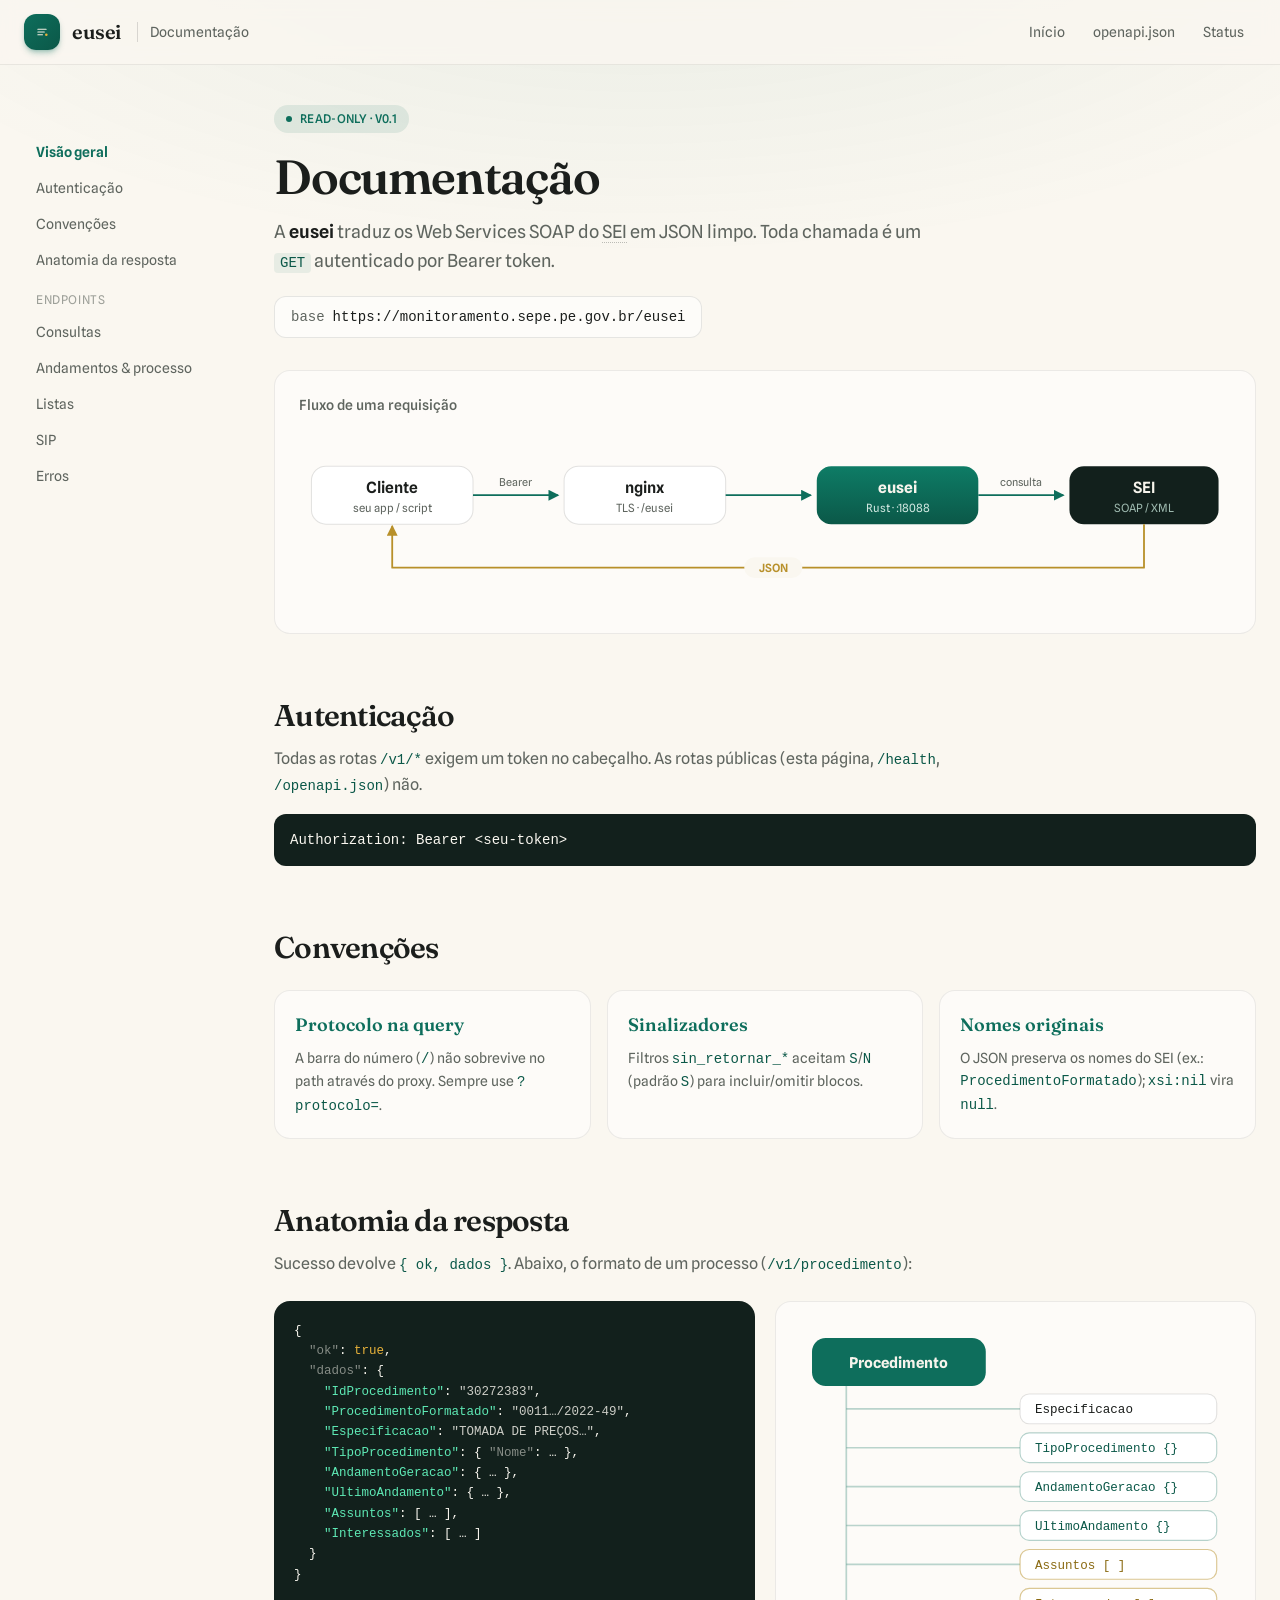
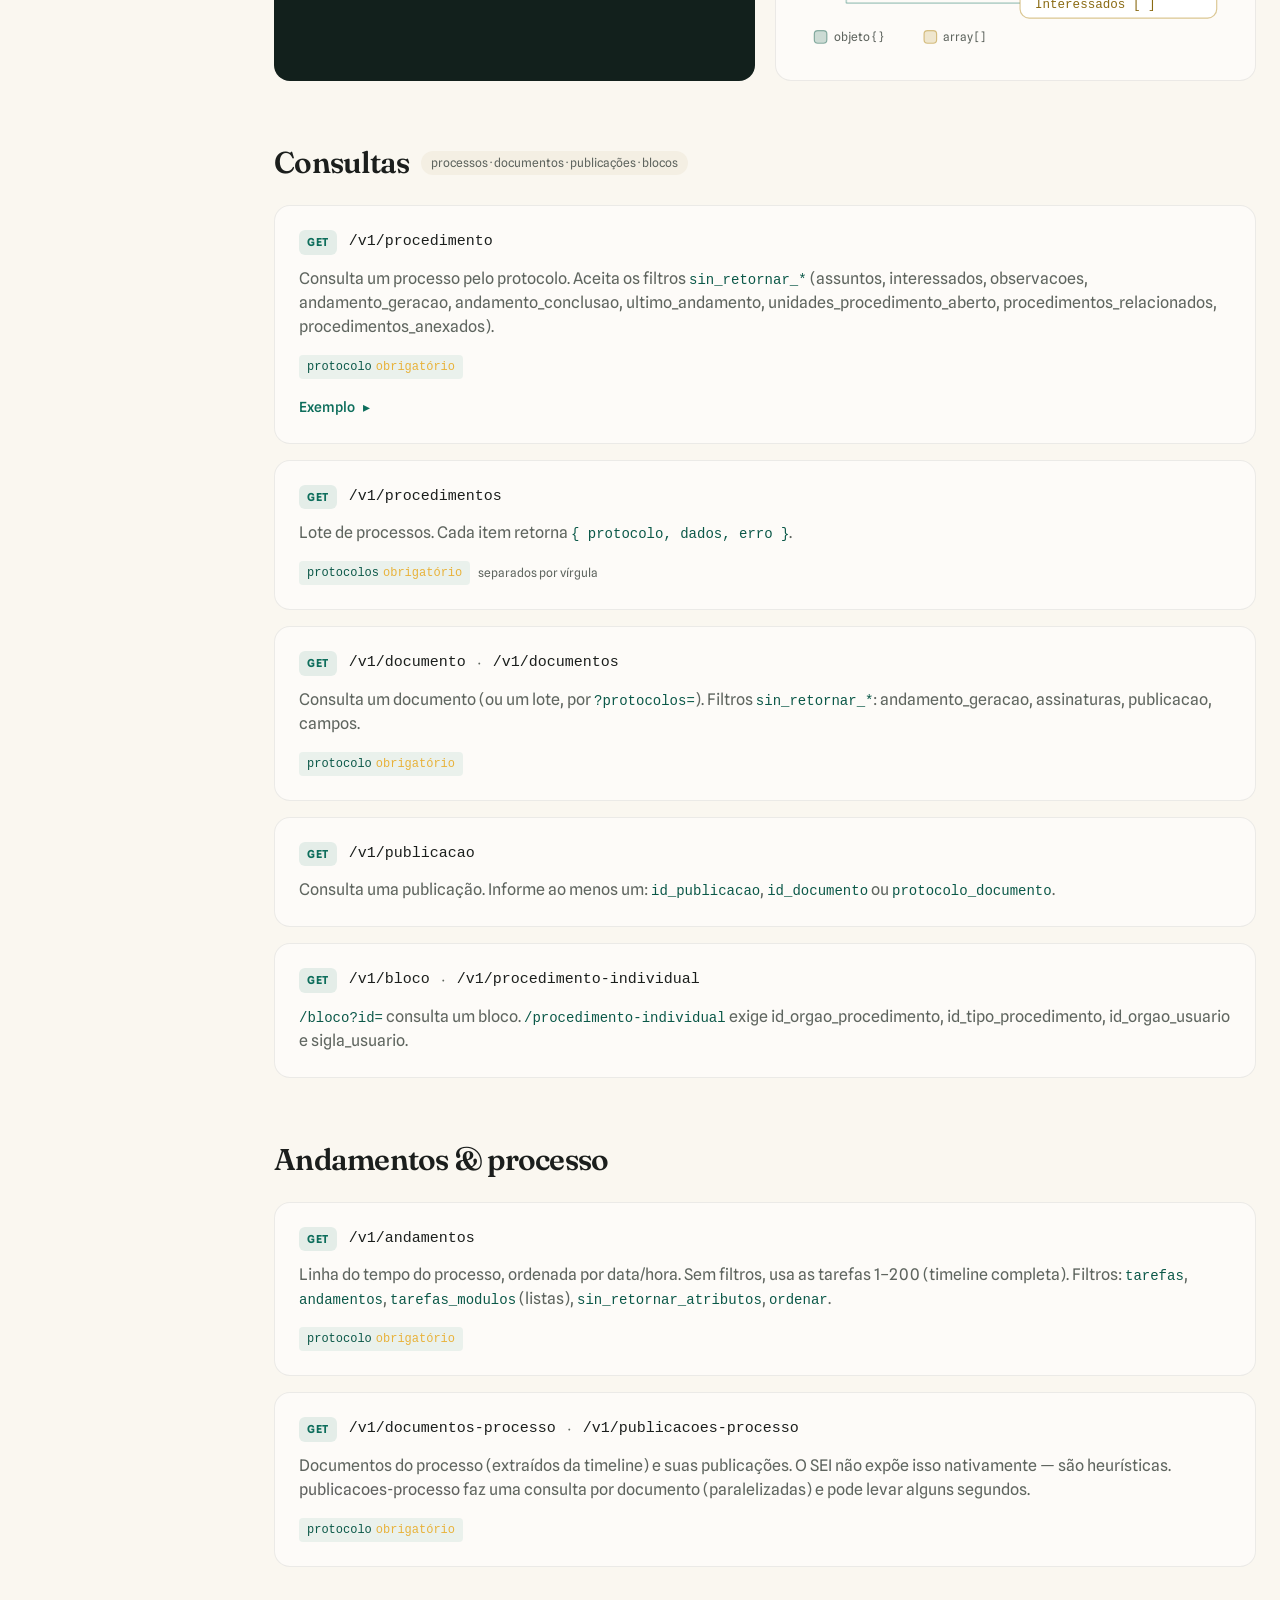
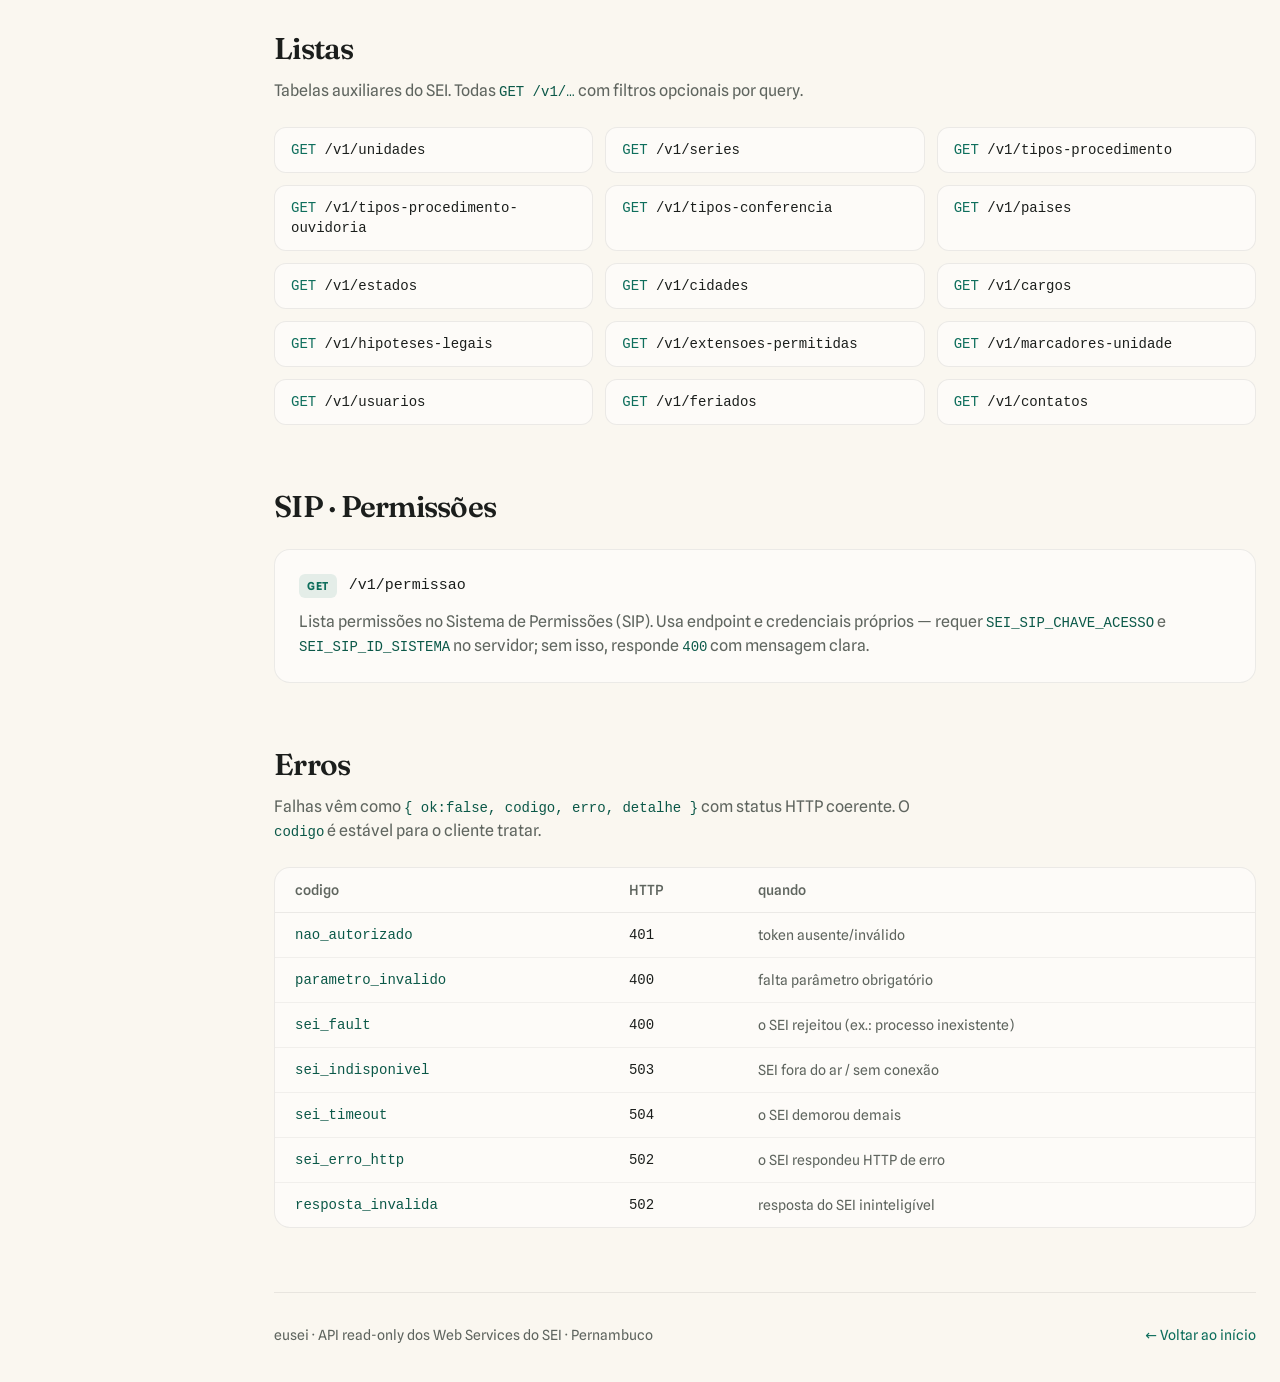
==== static/docs.html @ 9095731b "eusei v0.1.0 — API JSON read-only dos Web Services do SEI Serviço Rust/axum que traduz os Web Servic" ====
<!doctype html>
<html lang="pt-br">
<head>
  <meta charset="utf-8"/>
  <meta name="viewport" content="width=device-width, initial-scale=1"/>
  <title>eusei — Documentação da API</title>
  <meta name="description" content="Documentação da API eusei: consultas read-only do SEI em JSON."/>
  <link rel="stylesheet" href="tailwind.css"/>
  <link rel="icon" href="[data-uri]"/>
  <style>
    @font-face { font-family:'Fraunces'; src:url('fraunces.woff2') format('woff2'); font-weight:300 700; font-display:swap; }
    @font-face { font-family:'Spline Sans'; src:url('splinesans.woff2') format('woff2'); font-weight:300 700; font-display:swap; }
    html{scroll-behavior:smooth}
    body::before{content:"";position:fixed;inset:0;pointer-events:none;z-index:0;
      background:radial-gradient(120% 70% at 50% -10%, rgba(14,110,92,.08), transparent 55%);}
    ::selection{background:rgba(14,110,92,.18)}
    ::-webkit-scrollbar{width:11px;height:11px}
    ::-webkit-scrollbar-thumb{background:#d0cabb;border-radius:9px;border:3px solid #faf7f0}
    details>summary{list-style:none}
    details>summary::-webkit-details-marker{display:none}
    details>summary::after{content:"▸";margin-left:.5rem;color:#0e6e5c;transition:transform .2s}
    details[open]>summary::after{transform:rotate(90deg);display:inline-block}
    .nav-link.active{color:#0e6e5c;font-weight:600}
  </style>
</head>
<body class="min-h-screen bg-paper text-ink font-sans antialiased">
  <div class="relative z-10">

    <!-- topo -->
    <header class="sticky top-0 z-30 backdrop-blur bg-paper/80 border-b border-ink/8">
      <div class="mx-auto max-w-7xl px-6 h-16 flex items-center justify-between">
        <a href="./" class="flex items-center gap-3">
          <span class="grid place-items-center w-9 h-9 rounded-xl bg-gradient-to-br from-pine to-pine-deep shadow-md shadow-pine/30">
            <svg viewBox="0 0 44 44" class="w-5 h-5" fill="none" aria-hidden="true">
              <g stroke="#F4EFE3" stroke-width="2.6" stroke-linecap="round"><path d="M13 16H31"/><path d="M13 22H27"/><path d="M13 28H23"/></g>
              <circle cx="31.5" cy="28" r="2.8" fill="#E8B23A"/>
            </svg>
          </span>
          <span class="font-display text-xl font-semibold tracking-tight">eusei</span>
          <span class="hidden sm:inline text-muted text-sm border-l border-ink/15 pl-3 ml-1">Documentação</span>
        </a>
        <nav class="flex items-center gap-1 text-sm">
          <a href="./" class="px-3 py-2 rounded-lg text-muted hover:text-ink hover:bg-paper-2 transition">Início</a>
          <a href="openapi.json" class="px-3 py-2 rounded-lg text-muted hover:text-ink hover:bg-paper-2 transition">openapi.json</a>
          <a href="health" class="px-3 py-2 rounded-lg text-muted hover:text-ink hover:bg-paper-2 transition">Status</a>
        </nav>
      </div>
    </header>

    <div class="mx-auto max-w-7xl px-6 grid lg:grid-cols-[210px_1fr] gap-10">

      <!-- navegação lateral -->
      <aside class="hidden lg:block">
        <nav class="sticky top-24 py-10 text-sm space-y-1">
          <a href="#visao-geral" class="nav-link block px-3 py-1.5 rounded-lg text-muted hover:text-ink hover:bg-paper-2 transition">Visão geral</a>
          <a href="#autenticacao" class="nav-link block px-3 py-1.5 rounded-lg text-muted hover:text-ink hover:bg-paper-2 transition">Autenticação</a>
          <a href="#convencoes" class="nav-link block px-3 py-1.5 rounded-lg text-muted hover:text-ink hover:bg-paper-2 transition">Convenções</a>
          <a href="#resposta" class="nav-link block px-3 py-1.5 rounded-lg text-muted hover:text-ink hover:bg-paper-2 transition">Anatomia da resposta</a>
          <div class="pt-3 pb-1 px-3 text-xs uppercase tracking-wider text-muted/60">Endpoints</div>
          <a href="#consultas" class="nav-link block px-3 py-1.5 rounded-lg text-muted hover:text-ink hover:bg-paper-2 transition">Consultas</a>
          <a href="#processo" class="nav-link block px-3 py-1.5 rounded-lg text-muted hover:text-ink hover:bg-paper-2 transition">Andamentos & processo</a>
          <a href="#listas" class="nav-link block px-3 py-1.5 rounded-lg text-muted hover:text-ink hover:bg-paper-2 transition">Listas</a>
          <a href="#sip" class="nav-link block px-3 py-1.5 rounded-lg text-muted hover:text-ink hover:bg-paper-2 transition">SIP</a>
          <a href="#erros" class="nav-link block px-3 py-1.5 rounded-lg text-muted hover:text-ink hover:bg-paper-2 transition">Erros</a>
        </nav>
      </aside>

      <!-- conteúdo -->
      <main class="py-10 min-w-0 space-y-16">

        <!-- visão geral -->
        <section id="visao-geral" class="scroll-mt-24">
          <span class="inline-flex items-center gap-2 text-xs font-medium tracking-wide uppercase text-pine bg-pine/10 px-3 py-1.5 rounded-full">
            <span class="w-1.5 h-1.5 rounded-full bg-pine"></span> read-only · v0.1
          </span>
          <h1 class="font-display text-4xl sm:text-5xl font-semibold tracking-tight mt-5">Documentação</h1>
          <p class="text-lg text-muted leading-relaxed mt-4 max-w-2xl">
            A <strong class="text-ink font-semibold">eusei</strong> traduz os Web Services SOAP do
            <abbr title="Sistema Eletrônico de Informações" class="no-underline border-b border-dotted border-muted/40">SEI</abbr>
            em JSON limpo. Toda chamada é um <code class="font-mono text-sm text-pine-deep bg-pine/8 px-1.5 py-0.5 rounded">GET</code> autenticado por Bearer token.
          </p>
          <div class="mt-5 inline-flex items-center gap-2 rounded-xl border border-ink/10 bg-white/60 px-4 py-2.5 font-mono text-sm">
            <span class="text-muted">base</span>
            <span class="text-ink">https://monitoramento.sepe.pe.gov.br/eusei</span>
          </div>

          <!-- diagrama: fluxo de requisição -->
          <div class="mt-8 rounded-2xl border border-ink/8 bg-white/50 p-6 overflow-x-auto">
            <div class="text-sm font-medium text-muted mb-4">Fluxo de uma requisição</div>
            <svg viewBox="0 0 900 172" class="w-full min-w-[780px]" role="img" aria-label="Fluxo: cliente, nginx, eusei, SEI e retorno em JSON">
              <defs>
                <marker id="fwd" markerWidth="7" markerHeight="7" refX="5.2" refY="3" orient="auto"><path d="M0 0L6 3L0 6Z" fill="#0e6e5c"/></marker>
                <marker id="ret" markerWidth="7" markerHeight="7" refX="5.2" refY="3" orient="auto"><path d="M0 0L6 3L0 6Z" fill="#b8902a"/></marker>
                <linearGradient id="eg" x1="0" y1="0" x2="0" y2="1"><stop offset="0" stop-color="#0e7c66"/><stop offset="1" stop-color="#0b5848"/></linearGradient>
              </defs>
              <g font-family="Spline Sans, sans-serif">
                <!-- nós -->
                <g>
                  <rect x="12" y="34" width="156" height="56" rx="14" fill="#ffffff" stroke="#1b1e1c" stroke-opacity=".12"/>
                  <text x="90" y="60" text-anchor="middle" font-size="15" font-weight="600" fill="#1b1e1c">Cliente</text>
                  <text x="90" y="78" text-anchor="middle" font-size="11" fill="#5f655f">seu app / script</text>
                </g>
                <g>
                  <rect x="256" y="34" width="156" height="56" rx="14" fill="#ffffff" stroke="#1b1e1c" stroke-opacity=".12"/>
                  <text x="334" y="60" text-anchor="middle" font-size="15" font-weight="600" fill="#1b1e1c">nginx</text>
                  <text x="334" y="78" text-anchor="middle" font-size="11" fill="#5f655f">TLS · /eusei</text>
                </g>
                <g>
                  <rect x="500" y="34" width="156" height="56" rx="14" fill="url(#eg)"/>
                  <text x="578" y="60" text-anchor="middle" font-size="15" font-weight="700" fill="#f7f4ec">eusei</text>
                  <text x="578" y="78" text-anchor="middle" font-size="11" fill="#cfe6df">Rust · :18088</text>
                </g>
                <g>
                  <rect x="744" y="34" width="144" height="56" rx="14" fill="#12201c"/>
                  <text x="816" y="60" text-anchor="middle" font-size="15" font-weight="600" fill="#f7f4ec">SEI</text>
                  <text x="816" y="78" text-anchor="middle" font-size="11" fill="#9db8ae">SOAP / XML</text>
                </g>
                <!-- ida (verde) -->
                <g stroke="#0e6e5c" stroke-width="1.75" fill="none">
                  <line x1="168" y1="62" x2="250" y2="62" marker-end="url(#fwd)"/>
                  <line x1="412" y1="62" x2="494" y2="62" marker-end="url(#fwd)"/>
                  <line x1="656" y1="62" x2="738" y2="62" marker-end="url(#fwd)"/>
                </g>
                <text x="209" y="53" text-anchor="middle" font-size="10.5" fill="#5f655f">Bearer</text>
                <text x="697" y="53" text-anchor="middle" font-size="10.5" fill="#5f655f">consulta</text>
                <!-- volta (dourado): SEI → Cliente roteada por baixo, uma seta só -->
                <path d="M816 90 V132 H90 V92" fill="none" stroke="#b8902a" stroke-width="1.75" stroke-linejoin="round" marker-end="url(#ret)"/>
                <rect x="430" y="122" width="56" height="20" rx="10" fill="#faf7f0"/>
                <text x="458" y="136" text-anchor="middle" font-size="11" font-weight="600" fill="#b8902a">JSON</text>
              </g>
            </svg>
          </div>
        </section>

        <!-- autenticação -->
        <section id="autenticacao" class="scroll-mt-24">
          <h2 class="font-display text-3xl font-semibold tracking-tight">Autenticação</h2>
          <p class="text-muted leading-relaxed mt-3 max-w-2xl">Todas as rotas <code class="font-mono text-sm text-pine-deep">/v1/*</code> exigem um token no cabeçalho. As rotas públicas (esta página, <code class="font-mono text-sm text-pine-deep">/health</code>, <code class="font-mono text-sm text-pine-deep">/openapi.json</code>) não.</p>
          <pre class="mt-4 rounded-xl bg-pine-ink text-paper p-4 text-sm font-mono overflow-x-auto">Authorization: Bearer &lt;seu-token&gt;</pre>
        </section>

        <!-- convenções -->
        <section id="convencoes" class="scroll-mt-24">
          <h2 class="font-display text-3xl font-semibold tracking-tight">Convenções</h2>
          <div class="grid md:grid-cols-3 gap-4 mt-6">
            <div class="rounded-2xl border border-ink/8 bg-white/50 p-5">
              <div class="font-display text-pine text-lg font-semibold">Protocolo na query</div>
              <p class="text-muted text-sm mt-2 leading-relaxed">A barra do número (<code class="font-mono text-pine-deep">/</code>) não sobrevive no path através do proxy. Sempre use <code class="font-mono text-pine-deep">?protocolo=</code>.</p>
            </div>
            <div class="rounded-2xl border border-ink/8 bg-white/50 p-5">
              <div class="font-display text-pine text-lg font-semibold">Sinalizadores</div>
              <p class="text-muted text-sm mt-2 leading-relaxed">Filtros <code class="font-mono text-pine-deep">sin_retornar_*</code> aceitam <code class="font-mono text-pine-deep">S</code>/<code class="font-mono text-pine-deep">N</code> (padrão <code class="font-mono text-pine-deep">S</code>) para incluir/omitir blocos.</p>
            </div>
            <div class="rounded-2xl border border-ink/8 bg-white/50 p-5">
              <div class="font-display text-pine text-lg font-semibold">Nomes originais</div>
              <p class="text-muted text-sm mt-2 leading-relaxed">O JSON preserva os nomes do SEI (ex.: <code class="font-mono text-pine-deep">ProcedimentoFormatado</code>); <code class="font-mono text-pine-deep">xsi:nil</code> vira <code class="font-mono text-pine-deep">null</code>.</p>
            </div>
          </div>
        </section>

        <!-- anatomia da resposta -->
        <section id="resposta" class="scroll-mt-24">
          <h2 class="font-display text-3xl font-semibold tracking-tight">Anatomia da resposta</h2>
          <p class="text-muted leading-relaxed mt-3 max-w-2xl">Sucesso devolve <code class="font-mono text-sm text-pine-deep">{ ok, dados }</code>. Abaixo, o formato de um processo (<code class="font-mono text-sm text-pine-deep">/v1/procedimento</code>):</p>
          <div class="grid lg:grid-cols-2 gap-5 mt-6">
            <pre class="rounded-2xl bg-pine-ink text-paper p-5 text-[12.5px] leading-relaxed font-mono overflow-x-auto">{
  <span class="text-paper/50">"ok"</span>: <span class="text-gold">true</span>,
  <span class="text-paper/50">"dados"</span>: {
    <span class="text-emerald-300">"IdProcedimento"</span>: <span class="text-paper/80">"30272383"</span>,
    <span class="text-emerald-300">"ProcedimentoFormatado"</span>: <span class="text-paper/80">"0011…/2022-49"</span>,
    <span class="text-emerald-300">"Especificacao"</span>: <span class="text-paper/80">"TOMADA DE PREÇOS…"</span>,
    <span class="text-emerald-300">"TipoProcedimento"</span>: { <span class="text-paper/50">"Nome"</span>: … },
    <span class="text-emerald-300">"AndamentoGeracao"</span>: { … },
    <span class="text-emerald-300">"UltimoAndamento"</span>: { … },
    <span class="text-emerald-300">"Assuntos"</span>: [ … ],
    <span class="text-emerald-300">"Interessados"</span>: [ … ]
  }
}</pre>
            <div class="rounded-2xl border border-ink/8 bg-white/50 p-5 overflow-x-auto">
              <svg viewBox="0 0 384 296" class="w-full min-w-[320px]" role="img" aria-label="Estrutura da resposta de um processo">
                <g font-family="Spline Sans, sans-serif">
                  <rect x="14" y="14" width="152" height="42" rx="12" fill="#0e6e5c"/>
                  <text x="90" y="40" text-anchor="middle" font-size="13" font-weight="700" fill="#f7f4ec">Procedimento</text>
                  <!-- tronco + galhos -->
                  <g stroke="#0e6e5c" stroke-opacity=".28" stroke-width="1.5" fill="none">
                    <path d="M44 56 V246"/>
                    <path d="M44 76 H196"/>
                    <path d="M44 110 H196"/>
                    <path d="M44 144 H196"/>
                    <path d="M44 178 H196"/>
                    <path d="M44 212 H196"/>
                    <path d="M44 246 H196"/>
                  </g>
                  <g font-family="ui-monospace, monospace" font-size="11">
                    <g><rect x="196" y="63" width="172" height="26" rx="8" fill="#fff" stroke="#1b1e1c" stroke-opacity=".12"/><text x="209" y="80" fill="#1b1e1c">Especificacao</text></g>
                    <g><rect x="196" y="97" width="172" height="26" rx="8" fill="#fff" stroke="#0e6e5c" stroke-opacity=".3"/><text x="209" y="114" fill="#0b5848">TipoProcedimento {}</text></g>
                    <g><rect x="196" y="131" width="172" height="26" rx="8" fill="#fff" stroke="#0e6e5c" stroke-opacity=".3"/><text x="209" y="148" fill="#0b5848">AndamentoGeracao {}</text></g>
                    <g><rect x="196" y="165" width="172" height="26" rx="8" fill="#fff" stroke="#0e6e5c" stroke-opacity=".3"/><text x="209" y="182" fill="#0b5848">UltimoAndamento {}</text></g>
                    <g><rect x="196" y="199" width="172" height="26" rx="8" fill="#fff" stroke="#b8902a" stroke-opacity=".5"/><text x="209" y="216" fill="#8a6a12">Assuntos [ ]</text></g>
                    <g><rect x="196" y="233" width="172" height="26" rx="8" fill="#fff" stroke="#b8902a" stroke-opacity=".5"/><text x="209" y="250" fill="#8a6a12">Interessados [ ]</text></g>
                  </g>
                  <!-- legenda -->
                  <g font-family="Spline Sans, sans-serif" font-size="10.5">
                    <rect x="16" y="270" width="11" height="11" rx="3" fill="#0b5848" fill-opacity=".2" stroke="#0b5848" stroke-opacity=".45"/>
                    <text x="33" y="279" fill="#5f655f">objeto { }</text>
                    <rect x="112" y="270" width="11" height="11" rx="3" fill="#b8902a" fill-opacity=".2" stroke="#b8902a" stroke-opacity=".55"/>
                    <text x="129" y="279" fill="#5f655f">array [ ]</text>
                  </g>
                </g>
              </svg>
            </div>
          </div>
        </section>

        <!-- CONSULTAS -->
        <section id="consultas" class="scroll-mt-24">
          <div class="flex items-center gap-3">
            <h2 class="font-display text-3xl font-semibold tracking-tight">Consultas</h2>
            <span class="text-xs text-muted bg-paper-2 px-2.5 py-1 rounded-full">processos · documentos · publicações · blocos</span>
          </div>
          <div class="grid gap-4 mt-6">

            <article class="scroll-mt-24 rounded-2xl border border-ink/8 bg-white/55 p-6 hover:border-pine/25 transition">
              <div class="flex items-center gap-3 flex-wrap">
                <span class="text-[11px] font-bold tracking-wider px-2 py-1 rounded-md bg-pine/10 text-pine">GET</span>
                <code class="font-mono text-[15px]">/v1/procedimento</code>
              </div>
              <p class="text-muted mt-3">Consulta um processo pelo protocolo. Aceita os filtros <code class="font-mono text-sm text-pine-deep">sin_retornar_*</code> (assuntos, interessados, observacoes, andamento_geracao, andamento_conclusao, ultimo_andamento, unidades_procedimento_aberto, procedimentos_relacionados, procedimentos_anexados).</p>
              <div class="mt-4 flex flex-wrap gap-2 text-xs">
                <span class="font-mono px-2 py-1 rounded bg-pine/8 text-pine-deep">protocolo<span class="text-gold ml-1">obrigatório</span></span>
              </div>
              <details class="mt-4"><summary class="cursor-pointer text-sm text-pine font-medium inline-flex items-center">Exemplo</summary>
                <pre class="mt-3 rounded-xl bg-pine-ink text-paper p-4 text-[12.5px] font-mono overflow-x-auto">curl -H 'Authorization: Bearer TOKEN' \
  '…/eusei/v1/procedimento?protocolo=0011108545.000056/2022-49'</pre>
              </details>
            </article>

            <article class="rounded-2xl border border-ink/8 bg-white/55 p-6 hover:border-pine/25 transition">
              <div class="flex items-center gap-3 flex-wrap"><span class="text-[11px] font-bold tracking-wider px-2 py-1 rounded-md bg-pine/10 text-pine">GET</span><code class="font-mono text-[15px]">/v1/procedimentos</code></div>
              <p class="text-muted mt-3">Lote de processos. Cada item retorna <code class="font-mono text-sm text-pine-deep">{ protocolo, dados, erro }</code>.</p>
              <div class="mt-4 flex flex-wrap gap-2 text-xs"><span class="font-mono px-2 py-1 rounded bg-pine/8 text-pine-deep">protocolos<span class="text-gold ml-1">obrigatório</span></span><span class="text-muted self-center">separados por vírgula</span></div>
            </article>

            <article class="rounded-2xl border border-ink/8 bg-white/55 p-6 hover:border-pine/25 transition">
              <div class="flex items-center gap-3 flex-wrap"><span class="text-[11px] font-bold tracking-wider px-2 py-1 rounded-md bg-pine/10 text-pine">GET</span><code class="font-mono text-[15px]">/v1/documento</code> <span class="text-muted text-sm">·</span> <code class="font-mono text-[15px]">/v1/documentos</code></div>
              <p class="text-muted mt-3">Consulta um documento (ou um lote, por <code class="font-mono text-sm text-pine-deep">?protocolos=</code>). Filtros <code class="font-mono text-sm text-pine-deep">sin_retornar_*</code>: andamento_geracao, assinaturas, publicacao, campos.</p>
              <div class="mt-4 flex flex-wrap gap-2 text-xs"><span class="font-mono px-2 py-1 rounded bg-pine/8 text-pine-deep">protocolo<span class="text-gold ml-1">obrigatório</span></span></div>
            </article>

            <article class="rounded-2xl border border-ink/8 bg-white/55 p-6 hover:border-pine/25 transition">
              <div class="flex items-center gap-3 flex-wrap"><span class="text-[11px] font-bold tracking-wider px-2 py-1 rounded-md bg-pine/10 text-pine">GET</span><code class="font-mono text-[15px]">/v1/publicacao</code></div>
              <p class="text-muted mt-3">Consulta uma publicação. Informe ao menos um: <code class="font-mono text-sm text-pine-deep">id_publicacao</code>, <code class="font-mono text-sm text-pine-deep">id_documento</code> ou <code class="font-mono text-sm text-pine-deep">protocolo_documento</code>.</p>
            </article>

            <article class="rounded-2xl border border-ink/8 bg-white/55 p-6 hover:border-pine/25 transition">
              <div class="flex items-center gap-3 flex-wrap"><span class="text-[11px] font-bold tracking-wider px-2 py-1 rounded-md bg-pine/10 text-pine">GET</span><code class="font-mono text-[15px]">/v1/bloco</code> <span class="text-muted text-sm">·</span> <code class="font-mono text-[15px]">/v1/procedimento-individual</code></div>
              <p class="text-muted mt-3"><code class="font-mono text-sm text-pine-deep">/bloco?id=</code> consulta um bloco. <code class="font-mono text-sm text-pine-deep">/procedimento-individual</code> exige id_orgao_procedimento, id_tipo_procedimento, id_orgao_usuario e sigla_usuario.</p>
            </article>
          </div>
        </section>

        <!-- PROCESSO -->
        <section id="processo" class="scroll-mt-24">
          <div class="flex items-center gap-3">
            <h2 class="font-display text-3xl font-semibold tracking-tight">Andamentos & processo</h2>
          </div>
          <div class="grid gap-4 mt-6">
            <article class="rounded-2xl border border-ink/8 bg-white/55 p-6 hover:border-pine/25 transition">
              <div class="flex items-center gap-3 flex-wrap"><span class="text-[11px] font-bold tracking-wider px-2 py-1 rounded-md bg-pine/10 text-pine">GET</span><code class="font-mono text-[15px]">/v1/andamentos</code></div>
              <p class="text-muted mt-3">Linha do tempo do processo, ordenada por data/hora. Sem filtros, usa as tarefas 1–200 (timeline completa). Filtros: <code class="font-mono text-sm text-pine-deep">tarefas</code>, <code class="font-mono text-sm text-pine-deep">andamentos</code>, <code class="font-mono text-sm text-pine-deep">tarefas_modulos</code> (listas), <code class="font-mono text-sm text-pine-deep">sin_retornar_atributos</code>, <code class="font-mono text-sm text-pine-deep">ordenar</code>.</p>
              <div class="mt-4 flex flex-wrap gap-2 text-xs"><span class="font-mono px-2 py-1 rounded bg-pine/8 text-pine-deep">protocolo<span class="text-gold ml-1">obrigatório</span></span></div>
            </article>
            <article class="rounded-2xl border border-ink/8 bg-white/55 p-6 hover:border-pine/25 transition">
              <div class="flex items-center gap-3 flex-wrap"><span class="text-[11px] font-bold tracking-wider px-2 py-1 rounded-md bg-pine/10 text-pine">GET</span><code class="font-mono text-[15px]">/v1/documentos-processo</code> <span class="text-muted text-sm">·</span> <code class="font-mono text-[15px]">/v1/publicacoes-processo</code></div>
              <p class="text-muted mt-3">Documentos do processo (extraídos da timeline) e suas publicações. O SEI não expõe isso nativamente — são heurísticas. <span class="text-ink/70">publicacoes-processo</span> faz uma consulta por documento (paralelizadas) e pode levar alguns segundos.</p>
              <div class="mt-4 flex flex-wrap gap-2 text-xs"><span class="font-mono px-2 py-1 rounded bg-pine/8 text-pine-deep">protocolo<span class="text-gold ml-1">obrigatório</span></span></div>
            </article>
          </div>
        </section>

        <!-- LISTAS -->
        <section id="listas" class="scroll-mt-24">
          <h2 class="font-display text-3xl font-semibold tracking-tight">Listas</h2>
          <p class="text-muted mt-3 max-w-2xl">Tabelas auxiliares do SEI. Todas <code class="font-mono text-sm text-pine-deep">GET /v1/…</code> com filtros opcionais por query.</p>
          <div class="grid sm:grid-cols-2 lg:grid-cols-3 gap-3 mt-6 font-mono text-sm">
            <div class="rounded-xl border border-ink/8 bg-white/50 px-4 py-3"><span class="text-pine">GET</span> /v1/unidades</div>
            <div class="rounded-xl border border-ink/8 bg-white/50 px-4 py-3"><span class="text-pine">GET</span> /v1/series</div>
            <div class="rounded-xl border border-ink/8 bg-white/50 px-4 py-3"><span class="text-pine">GET</span> /v1/tipos-procedimento</div>
            <div class="rounded-xl border border-ink/8 bg-white/50 px-4 py-3"><span class="text-pine">GET</span> /v1/tipos-procedimento-ouvidoria</div>
            <div class="rounded-xl border border-ink/8 bg-white/50 px-4 py-3"><span class="text-pine">GET</span> /v1/tipos-conferencia</div>
            <div class="rounded-xl border border-ink/8 bg-white/50 px-4 py-3"><span class="text-pine">GET</span> /v1/paises</div>
            <div class="rounded-xl border border-ink/8 bg-white/50 px-4 py-3"><span class="text-pine">GET</span> /v1/estados</div>
            <div class="rounded-xl border border-ink/8 bg-white/50 px-4 py-3"><span class="text-pine">GET</span> /v1/cidades</div>
            <div class="rounded-xl border border-ink/8 bg-white/50 px-4 py-3"><span class="text-pine">GET</span> /v1/cargos</div>
            <div class="rounded-xl border border-ink/8 bg-white/50 px-4 py-3"><span class="text-pine">GET</span> /v1/hipoteses-legais</div>
            <div class="rounded-xl border border-ink/8 bg-white/50 px-4 py-3"><span class="text-pine">GET</span> /v1/extensoes-permitidas</div>
            <div class="rounded-xl border border-ink/8 bg-white/50 px-4 py-3"><span class="text-pine">GET</span> /v1/marcadores-unidade</div>
            <div class="rounded-xl border border-ink/8 bg-white/50 px-4 py-3"><span class="text-pine">GET</span> /v1/usuarios</div>
            <div class="rounded-xl border border-ink/8 bg-white/50 px-4 py-3"><span class="text-pine">GET</span> /v1/feriados</div>
            <div class="rounded-xl border border-ink/8 bg-white/50 px-4 py-3"><span class="text-pine">GET</span> /v1/contatos</div>
          </div>
        </section>

        <!-- SIP -->
        <section id="sip" class="scroll-mt-24">
          <h2 class="font-display text-3xl font-semibold tracking-tight">SIP · Permissões</h2>
          <article class="rounded-2xl border border-ink/8 bg-white/55 p-6 mt-6">
            <div class="flex items-center gap-3 flex-wrap"><span class="text-[11px] font-bold tracking-wider px-2 py-1 rounded-md bg-pine/10 text-pine">GET</span><code class="font-mono text-[15px]">/v1/permissao</code></div>
            <p class="text-muted mt-3">Lista permissões no Sistema de Permissões (SIP). Usa endpoint e credenciais próprios — requer <code class="font-mono text-sm text-pine-deep">SEI_SIP_CHAVE_ACESSO</code> e <code class="font-mono text-sm text-pine-deep">SEI_SIP_ID_SISTEMA</code> no servidor; sem isso, responde <code class="font-mono text-sm text-pine-deep">400</code> com mensagem clara.</p>
          </article>
        </section>

        <!-- ERROS -->
        <section id="erros" class="scroll-mt-24">
          <h2 class="font-display text-3xl font-semibold tracking-tight">Erros</h2>
          <p class="text-muted mt-3 max-w-2xl">Falhas vêm como <code class="font-mono text-sm text-pine-deep">{ ok:false, codigo, erro, detalhe }</code> com status HTTP coerente. O <code class="font-mono text-sm text-pine-deep">codigo</code> é estável para o cliente tratar.</p>
          <div class="mt-6 overflow-x-auto rounded-2xl border border-ink/8 bg-white/50">
            <table class="w-full text-sm">
              <thead class="text-left text-muted border-b border-ink/8">
                <tr><th class="font-medium px-5 py-3">codigo</th><th class="font-medium px-5 py-3">HTTP</th><th class="font-medium px-5 py-3">quando</th></tr>
              </thead>
              <tbody class="font-mono">
                <tr class="border-b border-ink/5"><td class="px-5 py-3 text-pine-deep">nao_autorizado</td><td class="px-5 py-3">401</td><td class="px-5 py-3 font-sans text-muted">token ausente/inválido</td></tr>
                <tr class="border-b border-ink/5"><td class="px-5 py-3 text-pine-deep">parametro_invalido</td><td class="px-5 py-3">400</td><td class="px-5 py-3 font-sans text-muted">falta parâmetro obrigatório</td></tr>
                <tr class="border-b border-ink/5"><td class="px-5 py-3 text-pine-deep">sei_fault</td><td class="px-5 py-3">400</td><td class="px-5 py-3 font-sans text-muted">o SEI rejeitou (ex.: processo inexistente)</td></tr>
                <tr class="border-b border-ink/5"><td class="px-5 py-3 text-pine-deep">sei_indisponivel</td><td class="px-5 py-3">503</td><td class="px-5 py-3 font-sans text-muted">SEI fora do ar / sem conexão</td></tr>
                <tr class="border-b border-ink/5"><td class="px-5 py-3 text-pine-deep">sei_timeout</td><td class="px-5 py-3">504</td><td class="px-5 py-3 font-sans text-muted">o SEI demorou demais</td></tr>
                <tr class="border-b border-ink/5"><td class="px-5 py-3 text-pine-deep">sei_erro_http</td><td class="px-5 py-3">502</td><td class="px-5 py-3 font-sans text-muted">o SEI respondeu HTTP de erro</td></tr>
                <tr><td class="px-5 py-3 text-pine-deep">resposta_invalida</td><td class="px-5 py-3">502</td><td class="px-5 py-3 font-sans text-muted">resposta do SEI ininteligível</td></tr>
              </tbody>
            </table>
          </div>
        </section>

        <footer class="pt-8 border-t border-ink/8 text-sm text-muted flex flex-wrap items-center justify-between gap-3">
          <p>eusei · API read-only dos Web Services do SEI · Pernambuco</p>
          <a href="./" class="text-pine hover:text-pine-deep transition">← Voltar ao início</a>
        </footer>
      </main>
    </div>
  </div>

  <script>
    // realça o item do índice da seção visível
    const links = [...document.querySelectorAll('.nav-link')];
    const map = new Map(links.map(l => [l.getAttribute('href').slice(1), l]));
    const obs = new IntersectionObserver((entries) => {
      entries.forEach(e => { if (e.isIntersecting) {
        links.forEach(l => l.classList.remove('active'));
        const l = map.get(e.target.id); if (l) l.classList.add('active');
      }});
    }, { rootMargin: '-20% 0px -70% 0px' });
    document.querySelectorAll('main section[id]').forEach(s => obs.observe(s));
  </script>
</body>
</html>
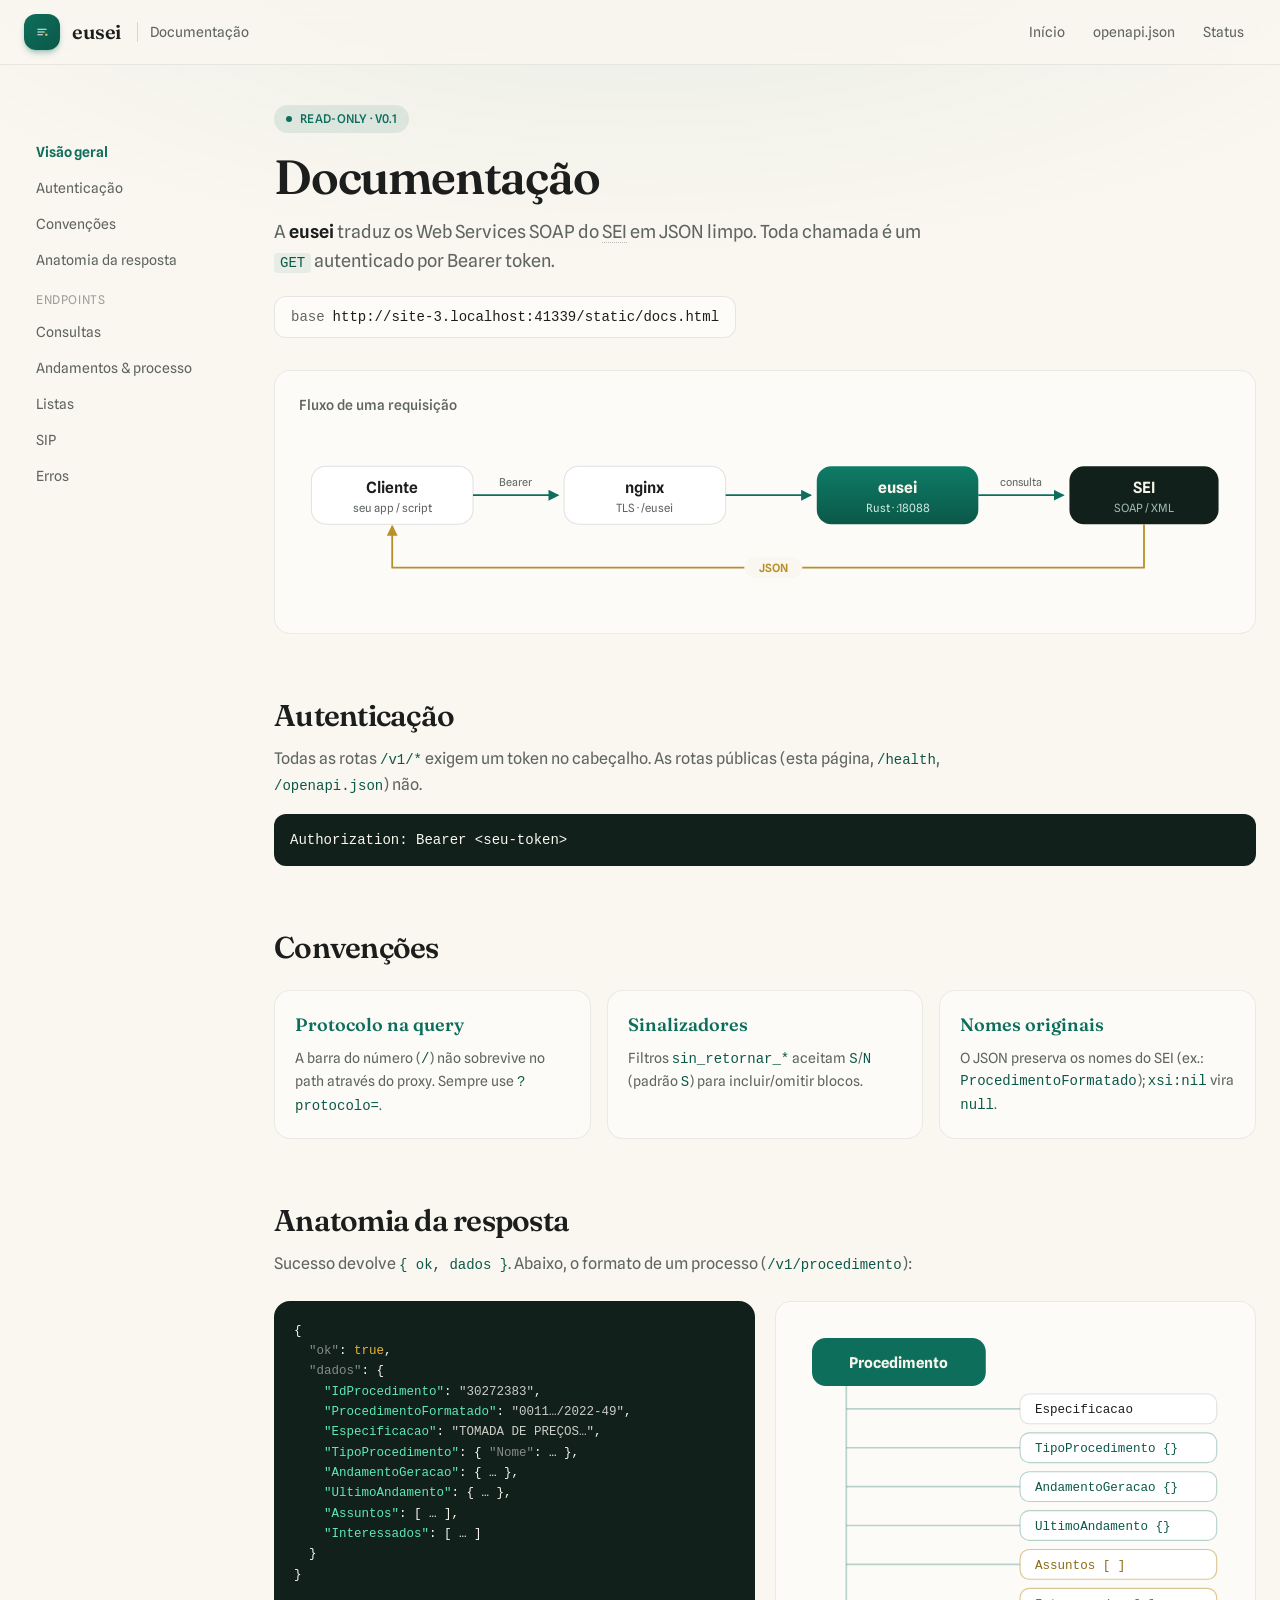
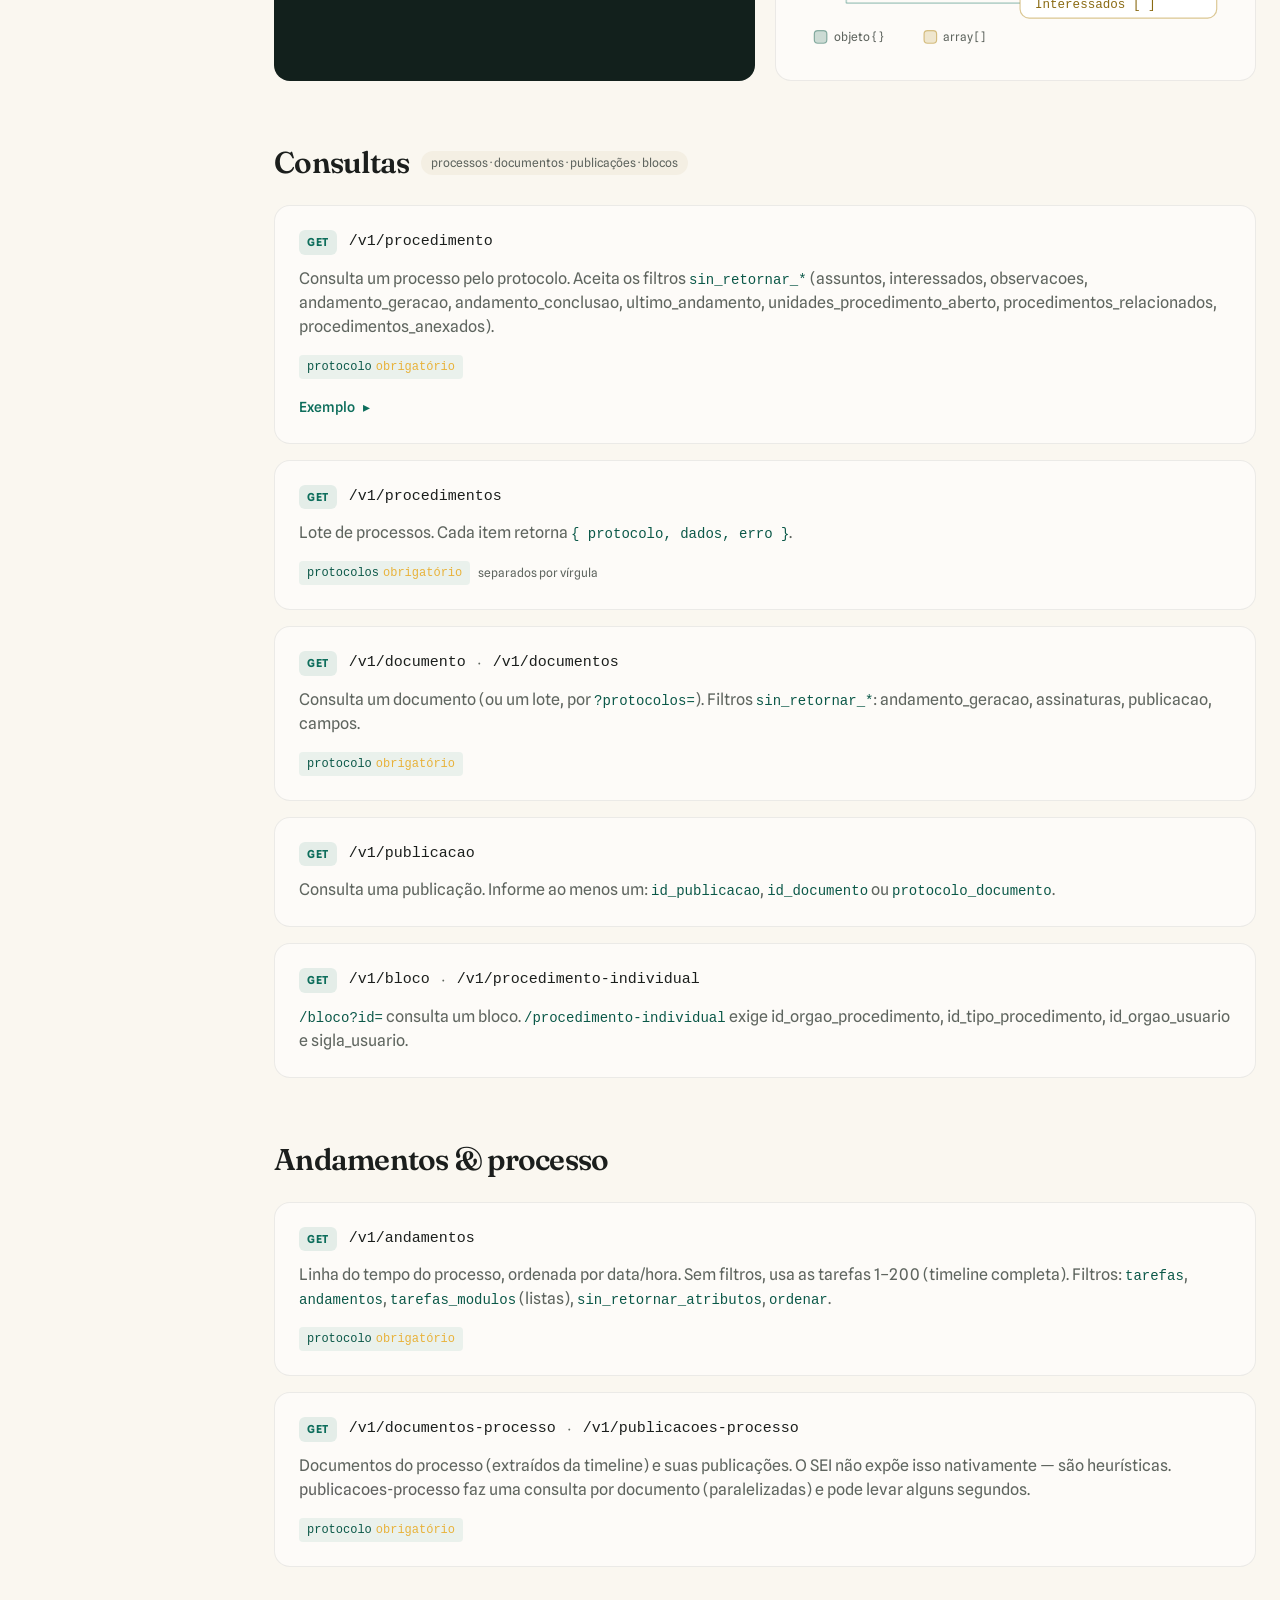
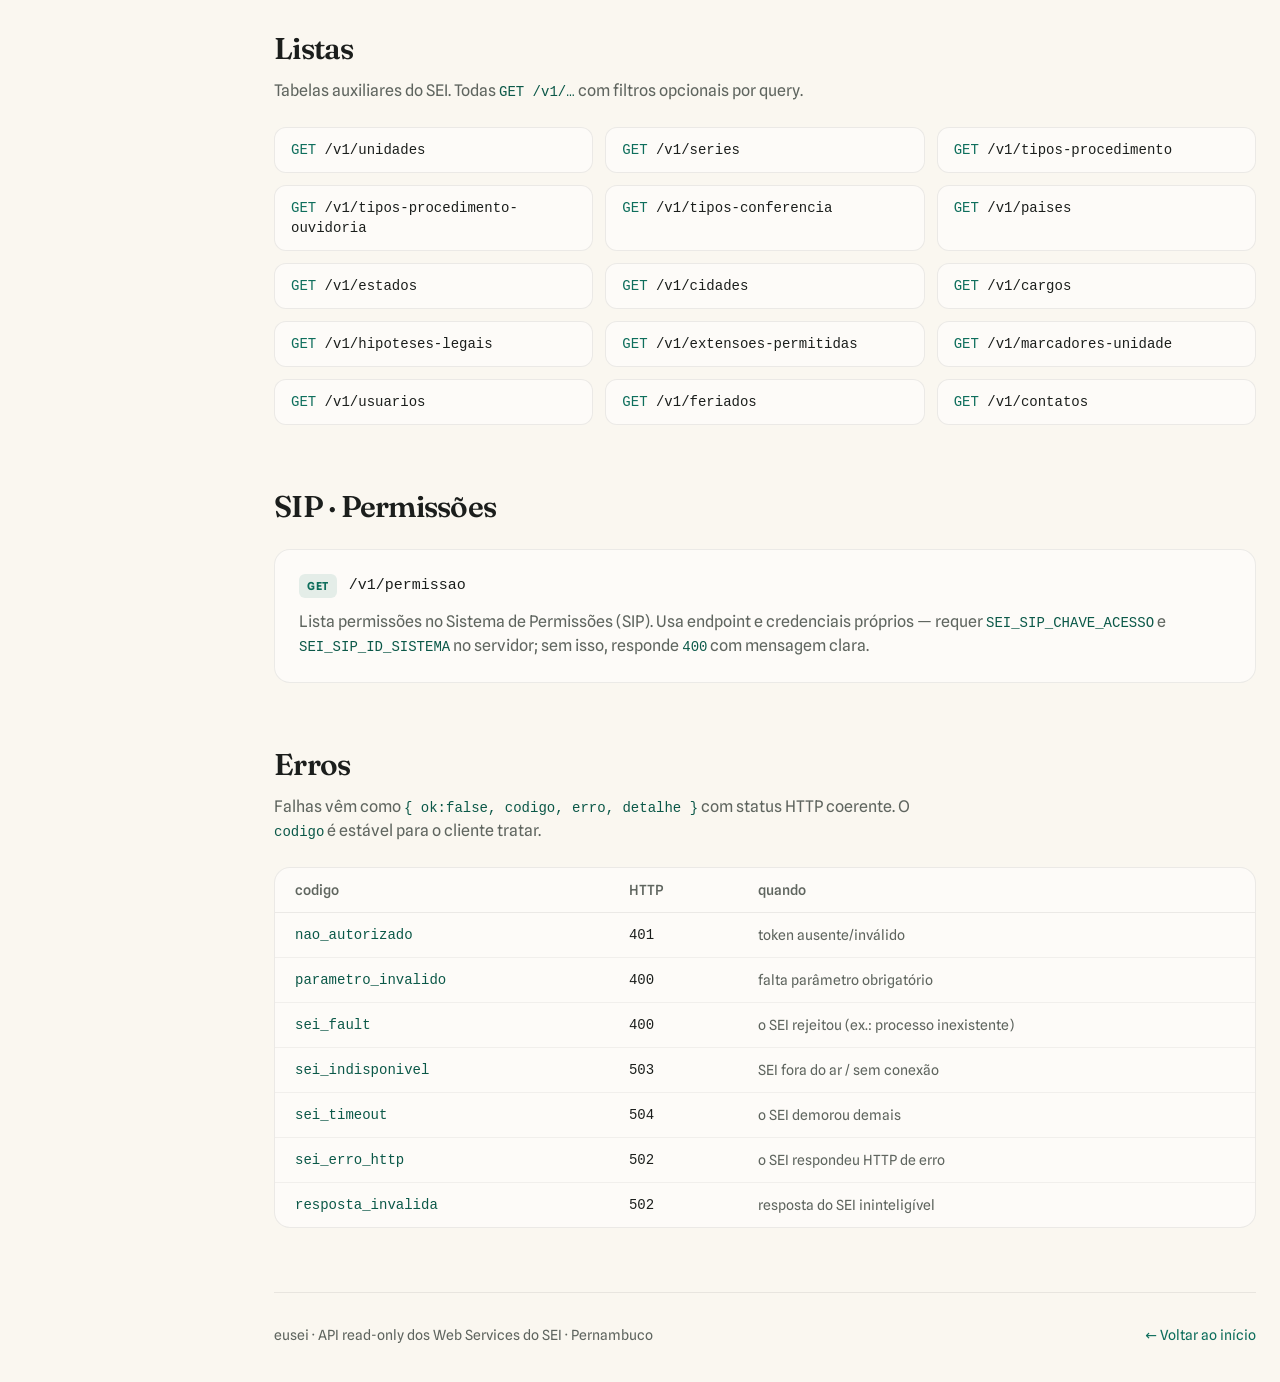
==== commit 0aaa6319: "docs: remove URL/host especificos; genericiza deploy e base das docs - Substitui a URL publica por p" ====
--- a/static/docs.html
+++ b/static/docs.html
@@ -81,7 +81,7 @@
           </p>
           <div class="mt-5 inline-flex items-center gap-2 rounded-xl border border-ink/10 bg-white/60 px-4 py-2.5 font-mono text-sm">
             <span class="text-muted">base</span>
-            <span class="text-ink">https://monitoramento.sepe.pe.gov.br/eusei</span>
+            <span class="text-ink" id="base-url">/eusei</span>
           </div>
 
           <!-- diagrama: fluxo de requisição -->
@@ -341,6 +341,12 @@
   </div>
 
   <script>
+    // base dinâmica: mostra o host atual (sem fixar domínio no código)
+    (function () {
+      var el = document.getElementById('base-url');
+      if (el) el.textContent = location.origin + location.pathname.replace(/\/?__docs__\/?$/, '');
+    })();
+
     // realça o item do índice da seção visível
     const links = [...document.querySelectorAll('.nav-link')];
     const map = new Map(links.map(l => [l.getAttribute('href').slice(1), l]));
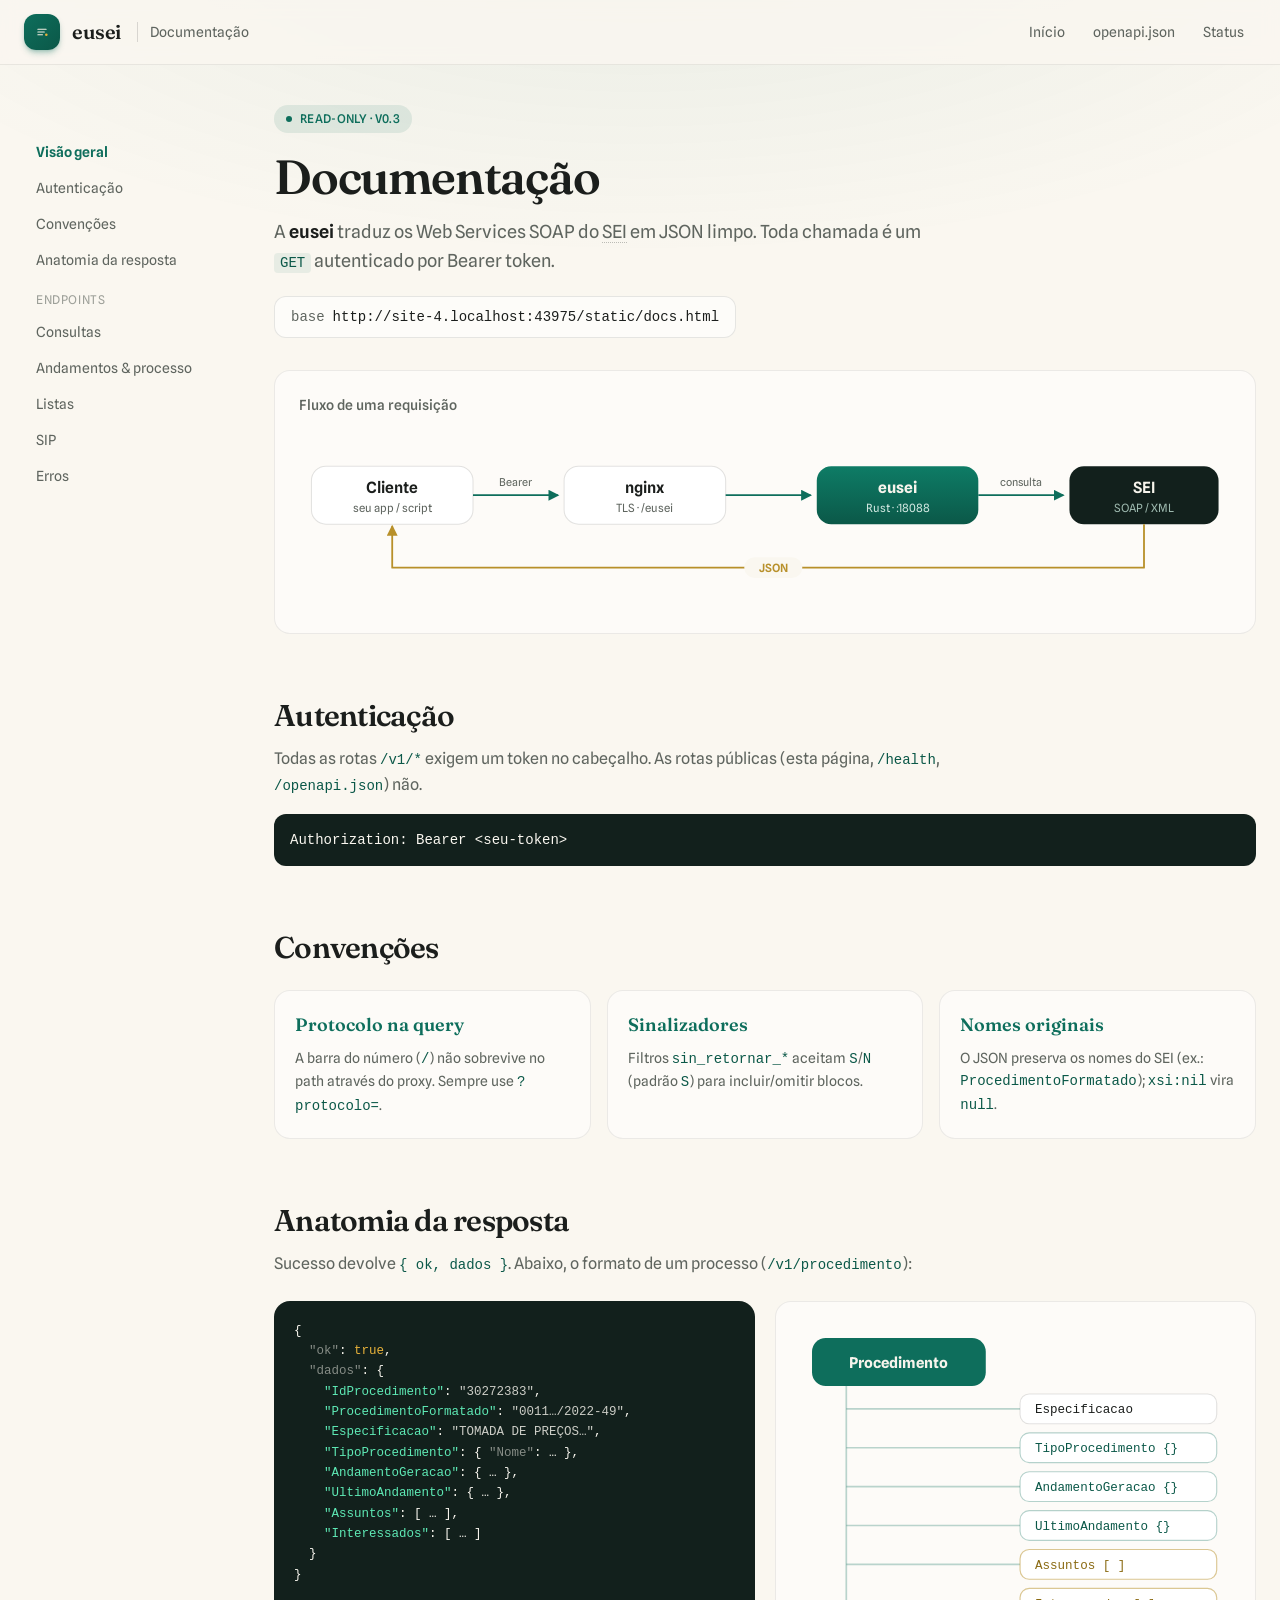
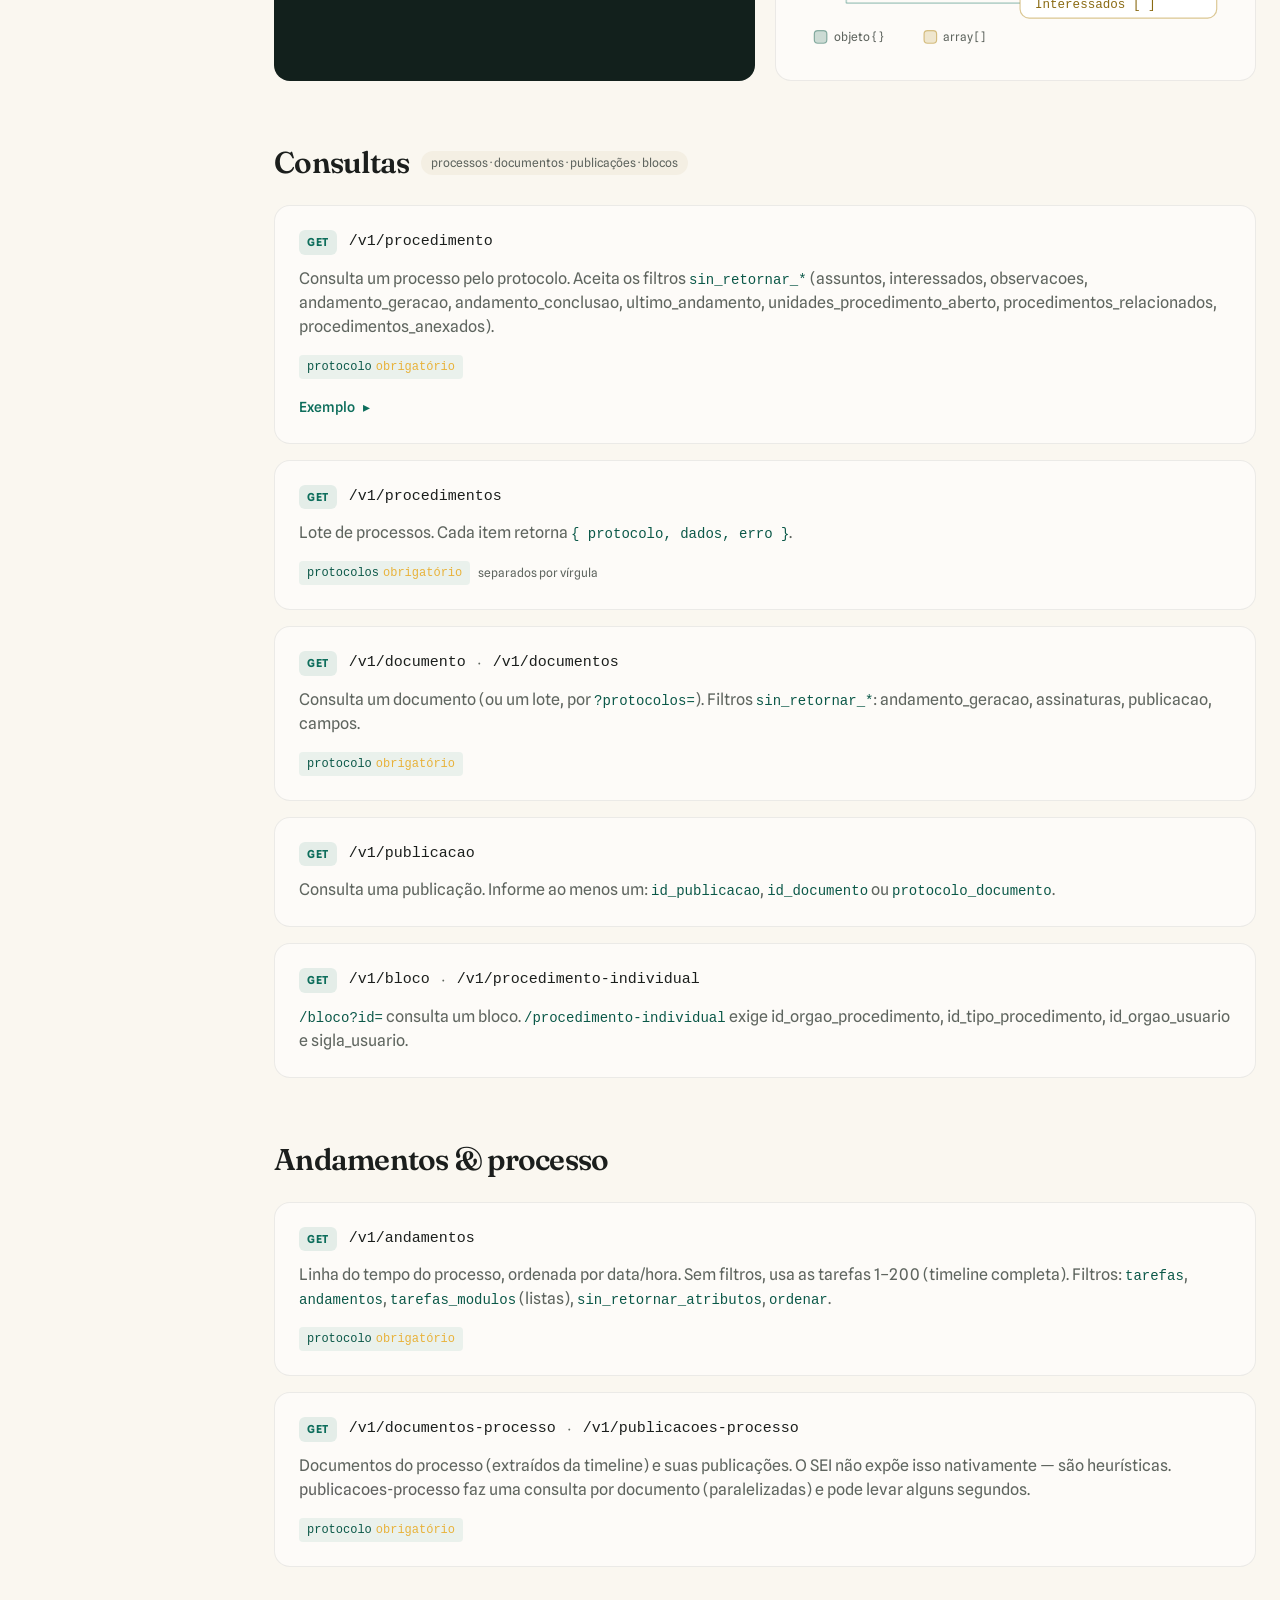
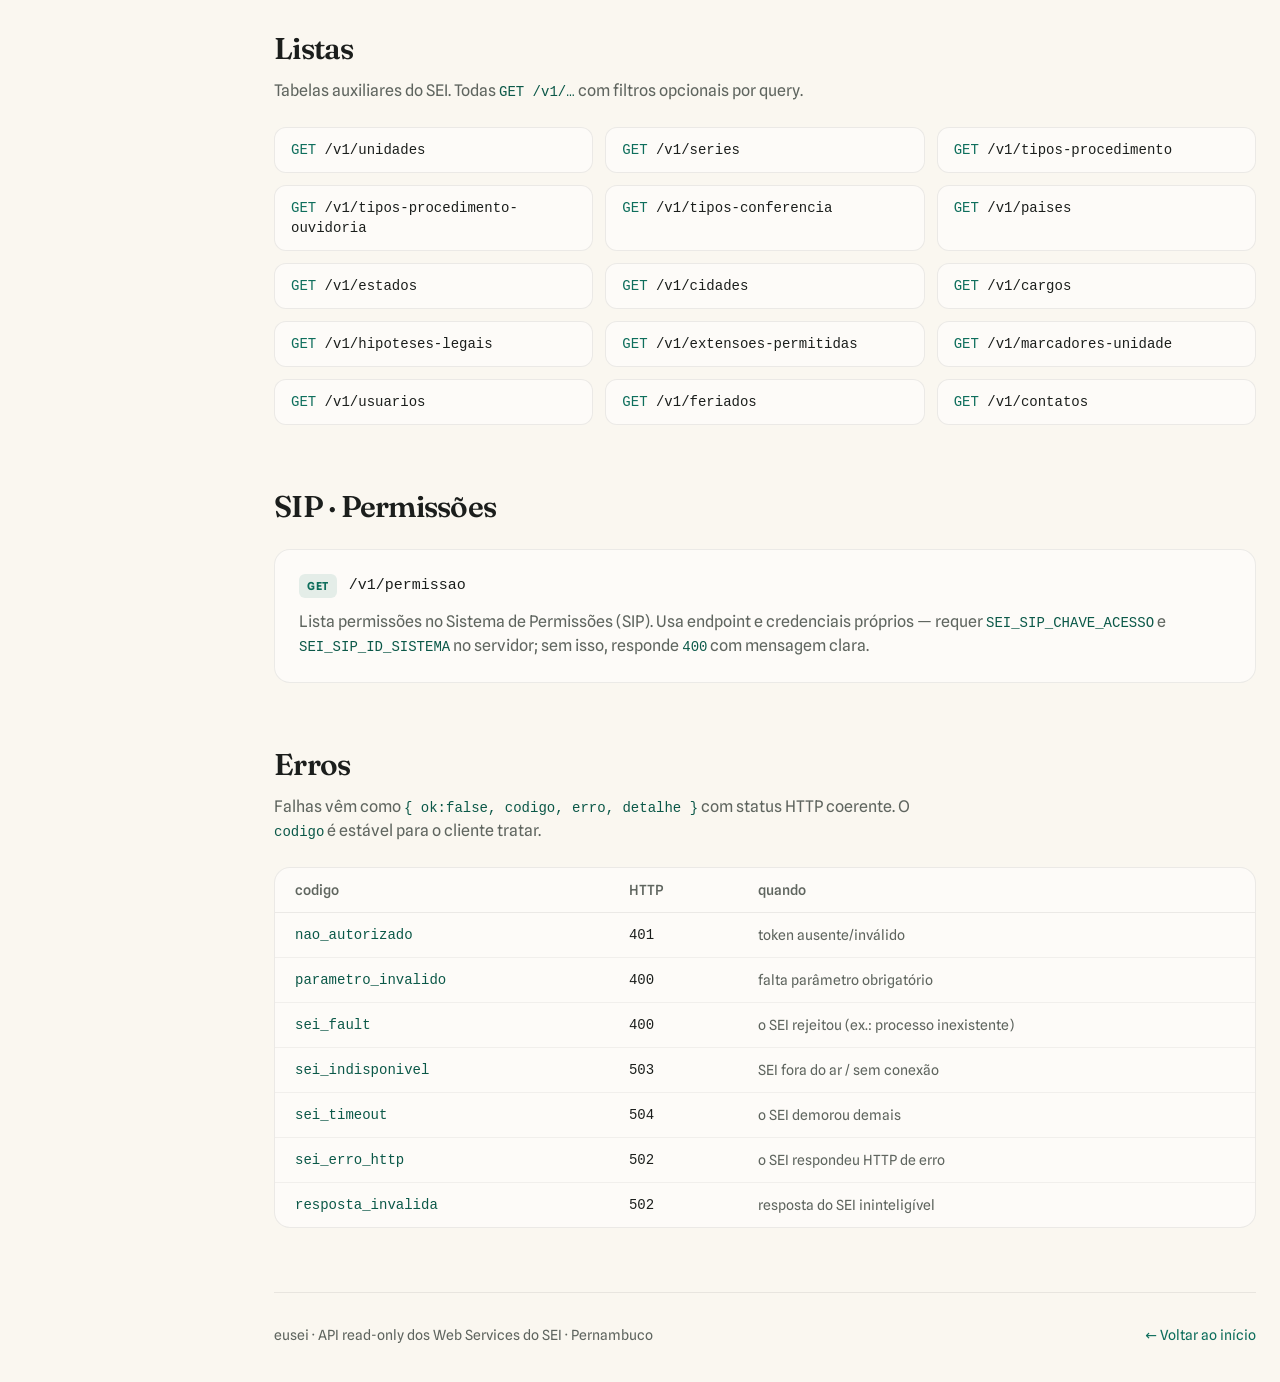
==== commit 2df16321: "fix: resolve P2 (#9, #10, #11, #12, #13) - publicacao: descarta parâmetros vazios (?id_documento=) a" ====
--- a/static/docs.html
+++ b/static/docs.html
@@ -71,7 +71,7 @@
         <!-- visão geral -->
         <section id="visao-geral" class="scroll-mt-24">
           <span class="inline-flex items-center gap-2 text-xs font-medium tracking-wide uppercase text-pine bg-pine/10 px-3 py-1.5 rounded-full">
-            <span class="w-1.5 h-1.5 rounded-full bg-pine"></span> read-only · v0.1
+            <span class="w-1.5 h-1.5 rounded-full bg-pine"></span> read-only · v0.3
           </span>
           <h1 class="font-display text-4xl sm:text-5xl font-semibold tracking-tight mt-5">Documentação</h1>
           <p class="text-lg text-muted leading-relaxed mt-4 max-w-2xl">
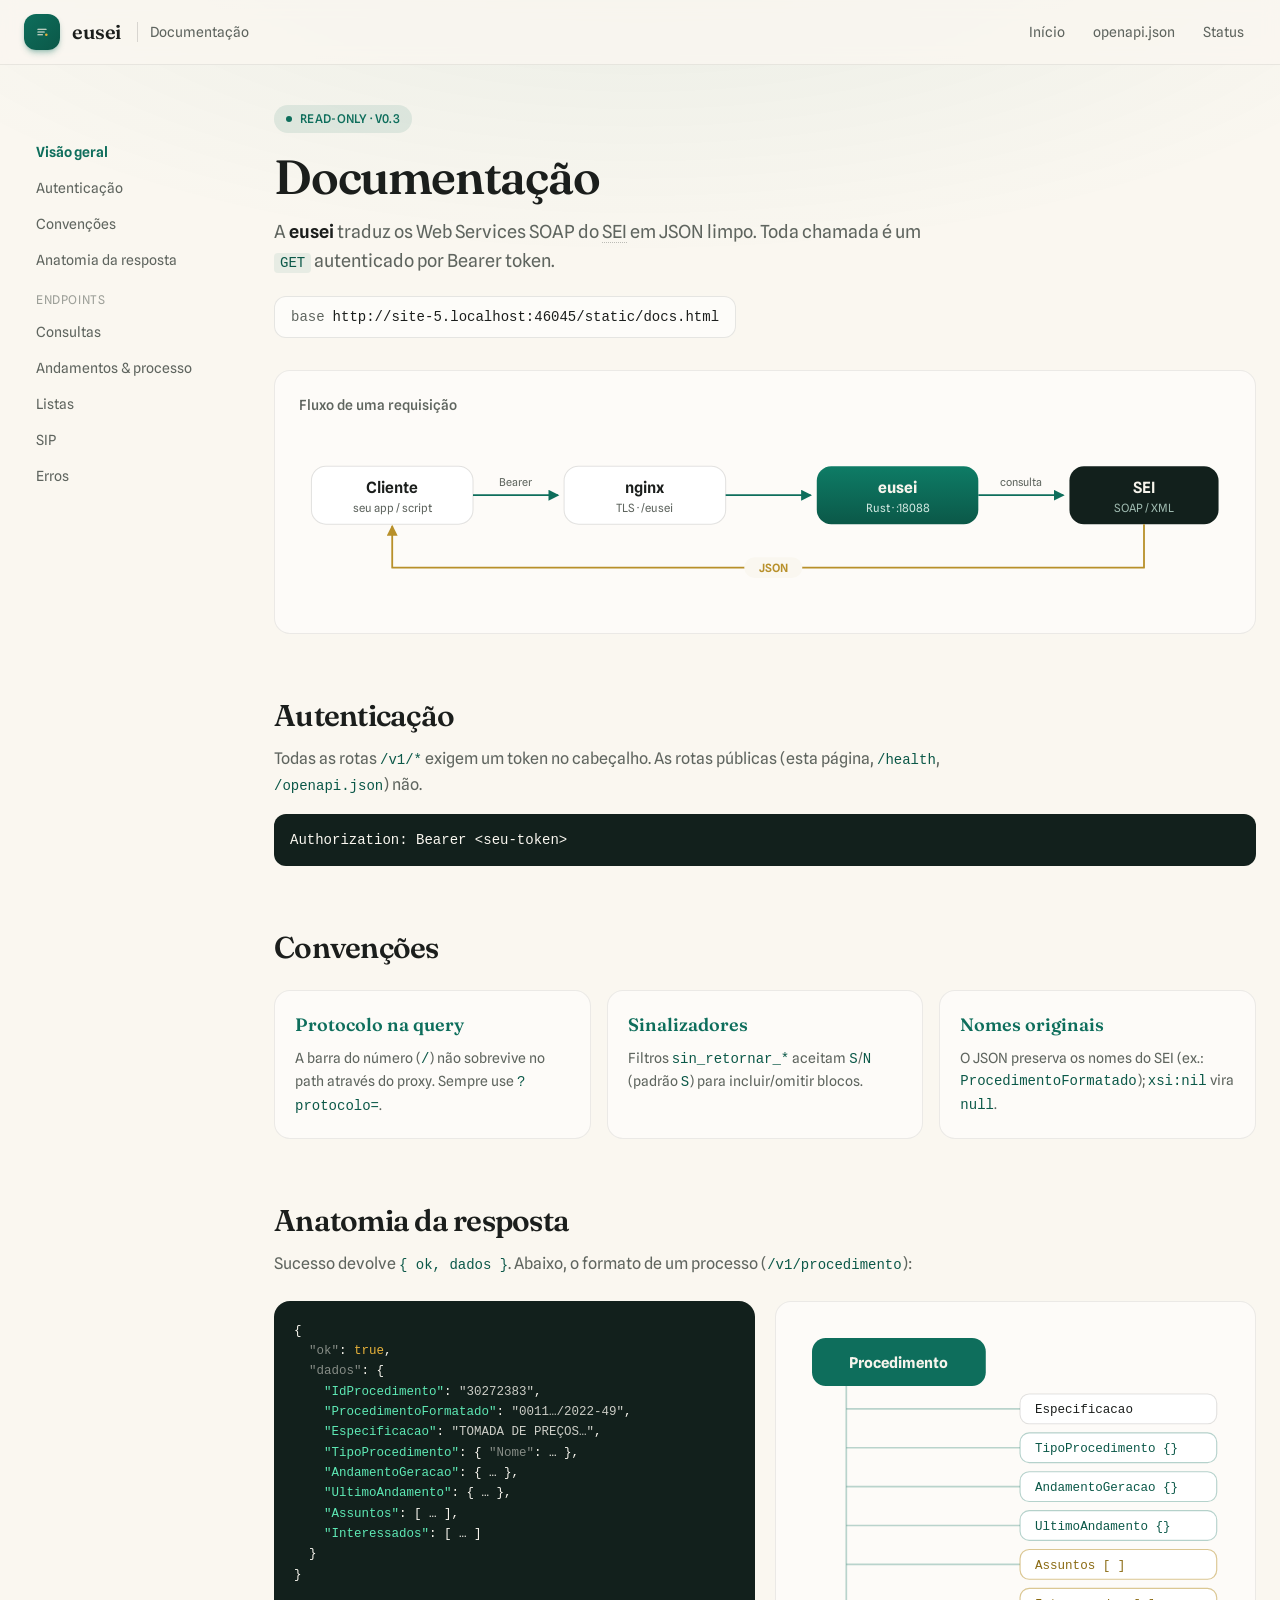
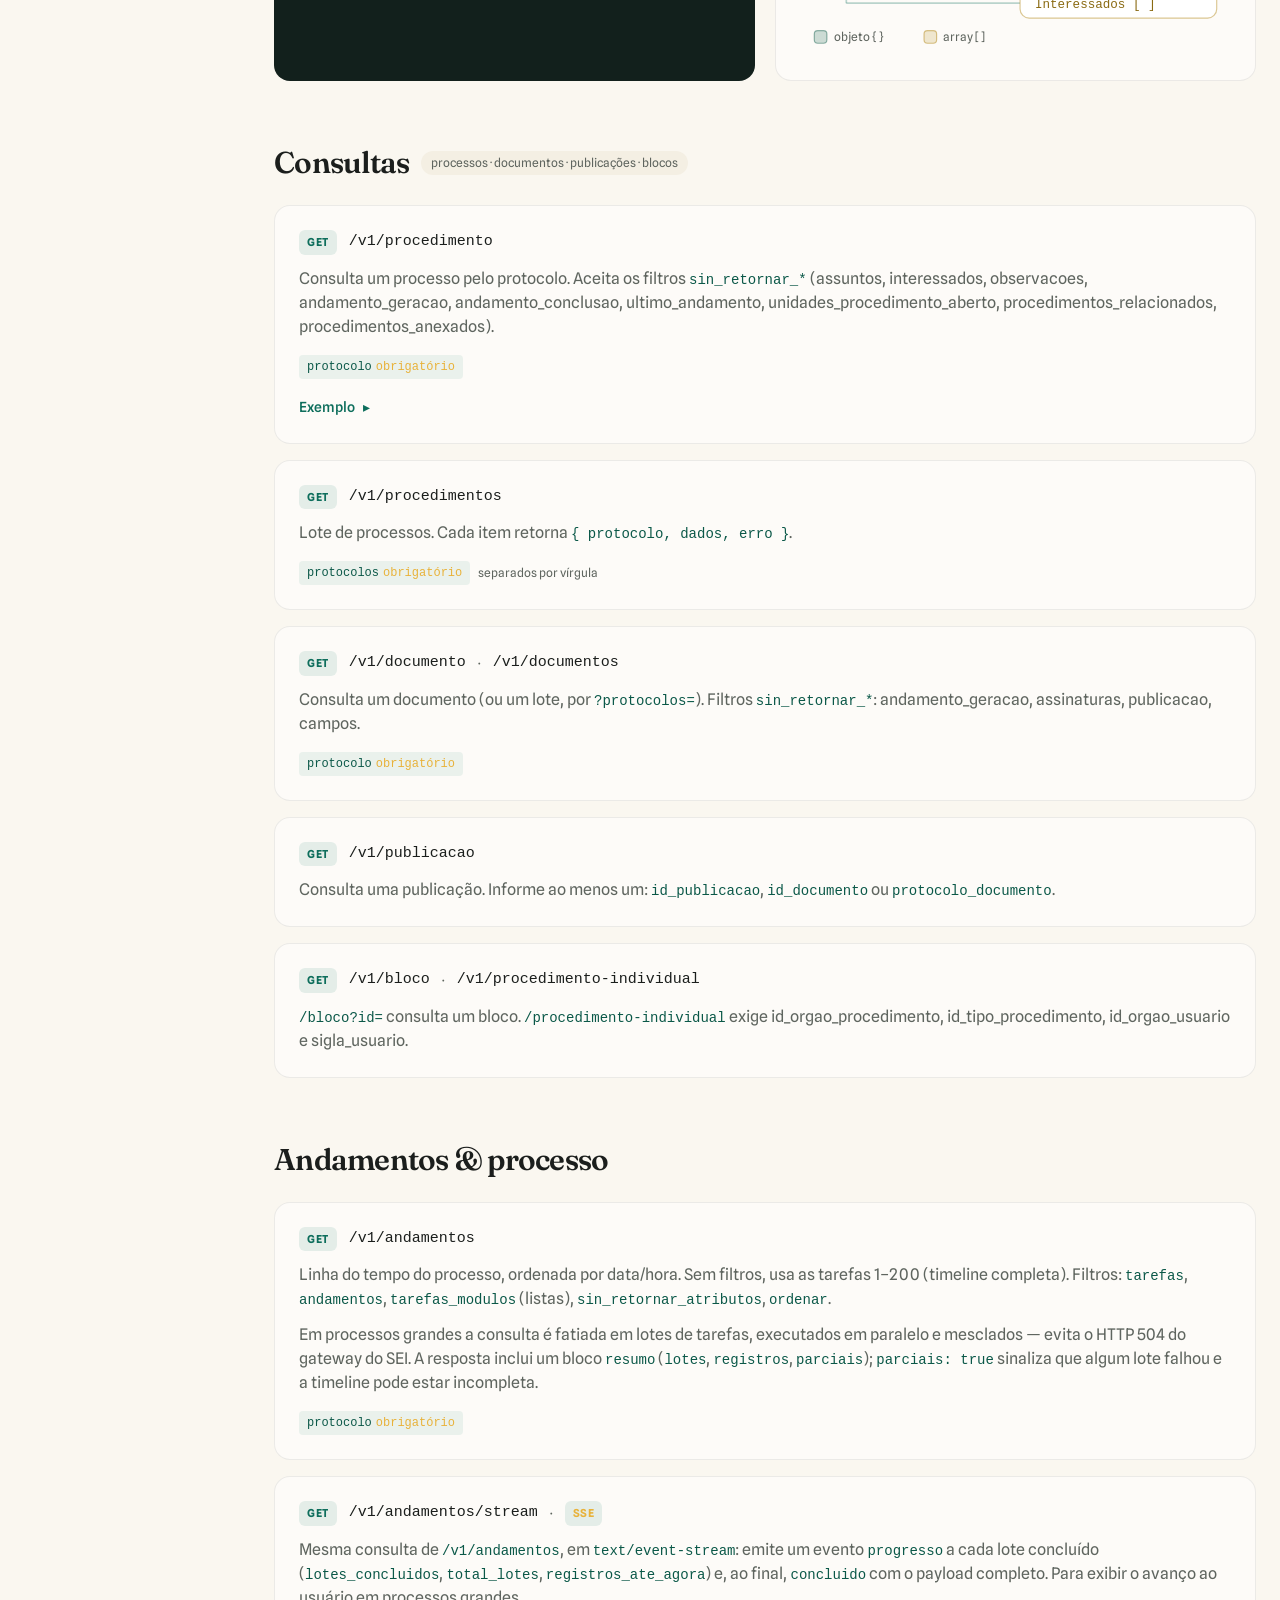
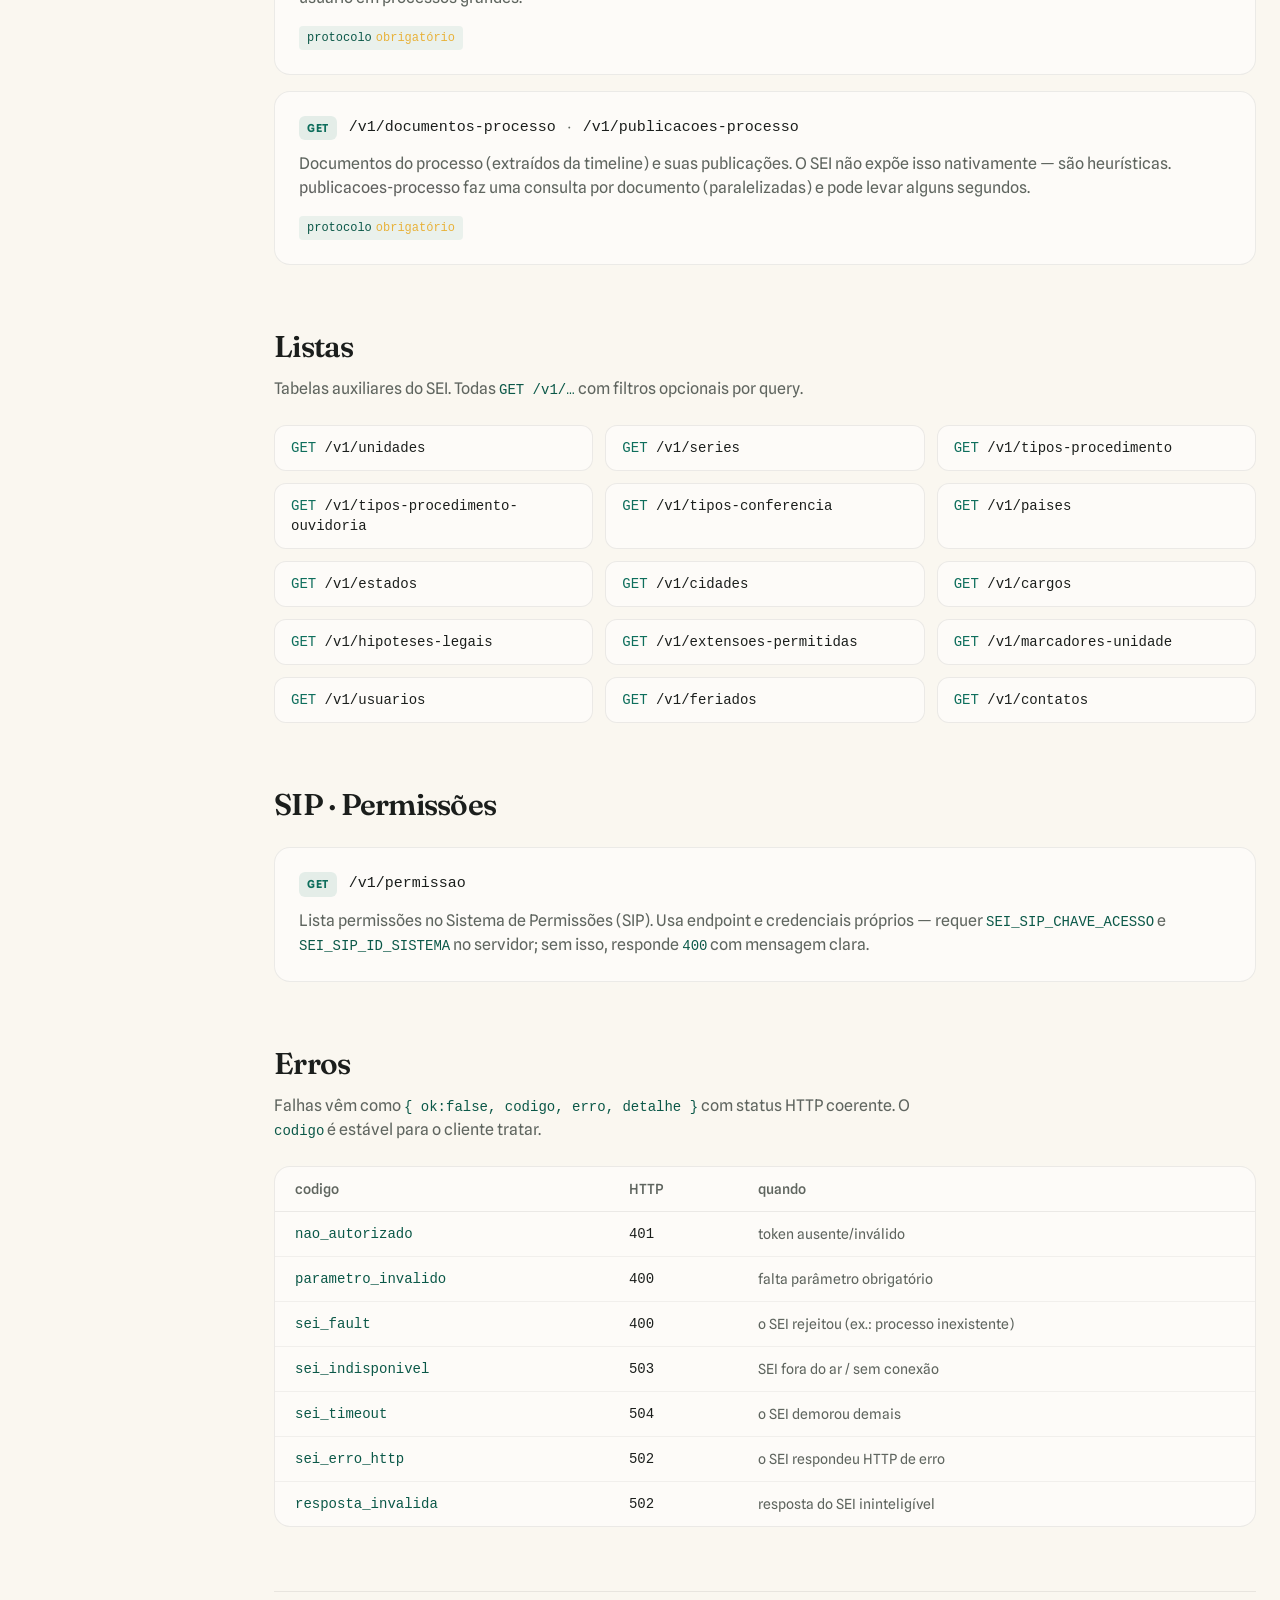
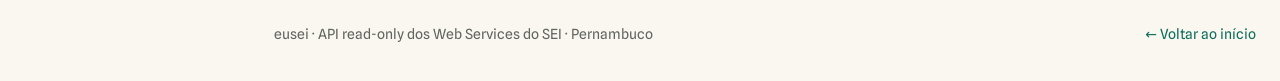
==== commit 4c146a01: "andamentos: fatiar listarAndamentos em lotes + progresso (SSE) — corrige 504 em processos enormes Pr" ====
--- a/static/docs.html
+++ b/static/docs.html
@@ -268,6 +268,12 @@
             <article class="rounded-2xl border border-ink/8 bg-white/55 p-6 hover:border-pine/25 transition">
               <div class="flex items-center gap-3 flex-wrap"><span class="text-[11px] font-bold tracking-wider px-2 py-1 rounded-md bg-pine/10 text-pine">GET</span><code class="font-mono text-[15px]">/v1/andamentos</code></div>
               <p class="text-muted mt-3">Linha do tempo do processo, ordenada por data/hora. Sem filtros, usa as tarefas 1–200 (timeline completa). Filtros: <code class="font-mono text-sm text-pine-deep">tarefas</code>, <code class="font-mono text-sm text-pine-deep">andamentos</code>, <code class="font-mono text-sm text-pine-deep">tarefas_modulos</code> (listas), <code class="font-mono text-sm text-pine-deep">sin_retornar_atributos</code>, <code class="font-mono text-sm text-pine-deep">ordenar</code>.</p>
+              <p class="text-muted mt-3">Em processos grandes a consulta é fatiada em lotes de tarefas, executados em paralelo e mesclados — evita o HTTP 504 do gateway do SEI. A resposta inclui um bloco <code class="font-mono text-sm text-pine-deep">resumo</code> (<code class="font-mono text-sm text-pine-deep">lotes</code>, <code class="font-mono text-sm text-pine-deep">registros</code>, <code class="font-mono text-sm text-pine-deep">parciais</code>); <code class="font-mono text-sm text-pine-deep">parciais: true</code> sinaliza que algum lote falhou e a timeline pode estar incompleta.</p>
+              <div class="mt-4 flex flex-wrap gap-2 text-xs"><span class="font-mono px-2 py-1 rounded bg-pine/8 text-pine-deep">protocolo<span class="text-gold ml-1">obrigatório</span></span></div>
+            </article>
+            <article class="rounded-2xl border border-ink/8 bg-white/55 p-6 hover:border-pine/25 transition">
+              <div class="flex items-center gap-3 flex-wrap"><span class="text-[11px] font-bold tracking-wider px-2 py-1 rounded-md bg-pine/10 text-pine">GET</span><code class="font-mono text-[15px]">/v1/andamentos/stream</code> <span class="text-muted text-sm">·</span> <span class="text-[11px] font-bold tracking-wider px-2 py-1 rounded-md bg-pine/10 text-gold">SSE</span></div>
+              <p class="text-muted mt-3">Mesma consulta de <code class="font-mono text-sm text-pine-deep">/v1/andamentos</code>, em <code class="font-mono text-sm text-pine-deep">text/event-stream</code>: emite um evento <code class="font-mono text-sm text-pine-deep">progresso</code> a cada lote concluído (<code class="font-mono text-sm text-pine-deep">lotes_concluidos</code>, <code class="font-mono text-sm text-pine-deep">total_lotes</code>, <code class="font-mono text-sm text-pine-deep">registros_ate_agora</code>) e, ao final, <code class="font-mono text-sm text-pine-deep">concluido</code> com o payload completo. Para exibir o avanço ao usuário em processos grandes.</p>
               <div class="mt-4 flex flex-wrap gap-2 text-xs"><span class="font-mono px-2 py-1 rounded bg-pine/8 text-pine-deep">protocolo<span class="text-gold ml-1">obrigatório</span></span></div>
             </article>
             <article class="rounded-2xl border border-ink/8 bg-white/55 p-6 hover:border-pine/25 transition">
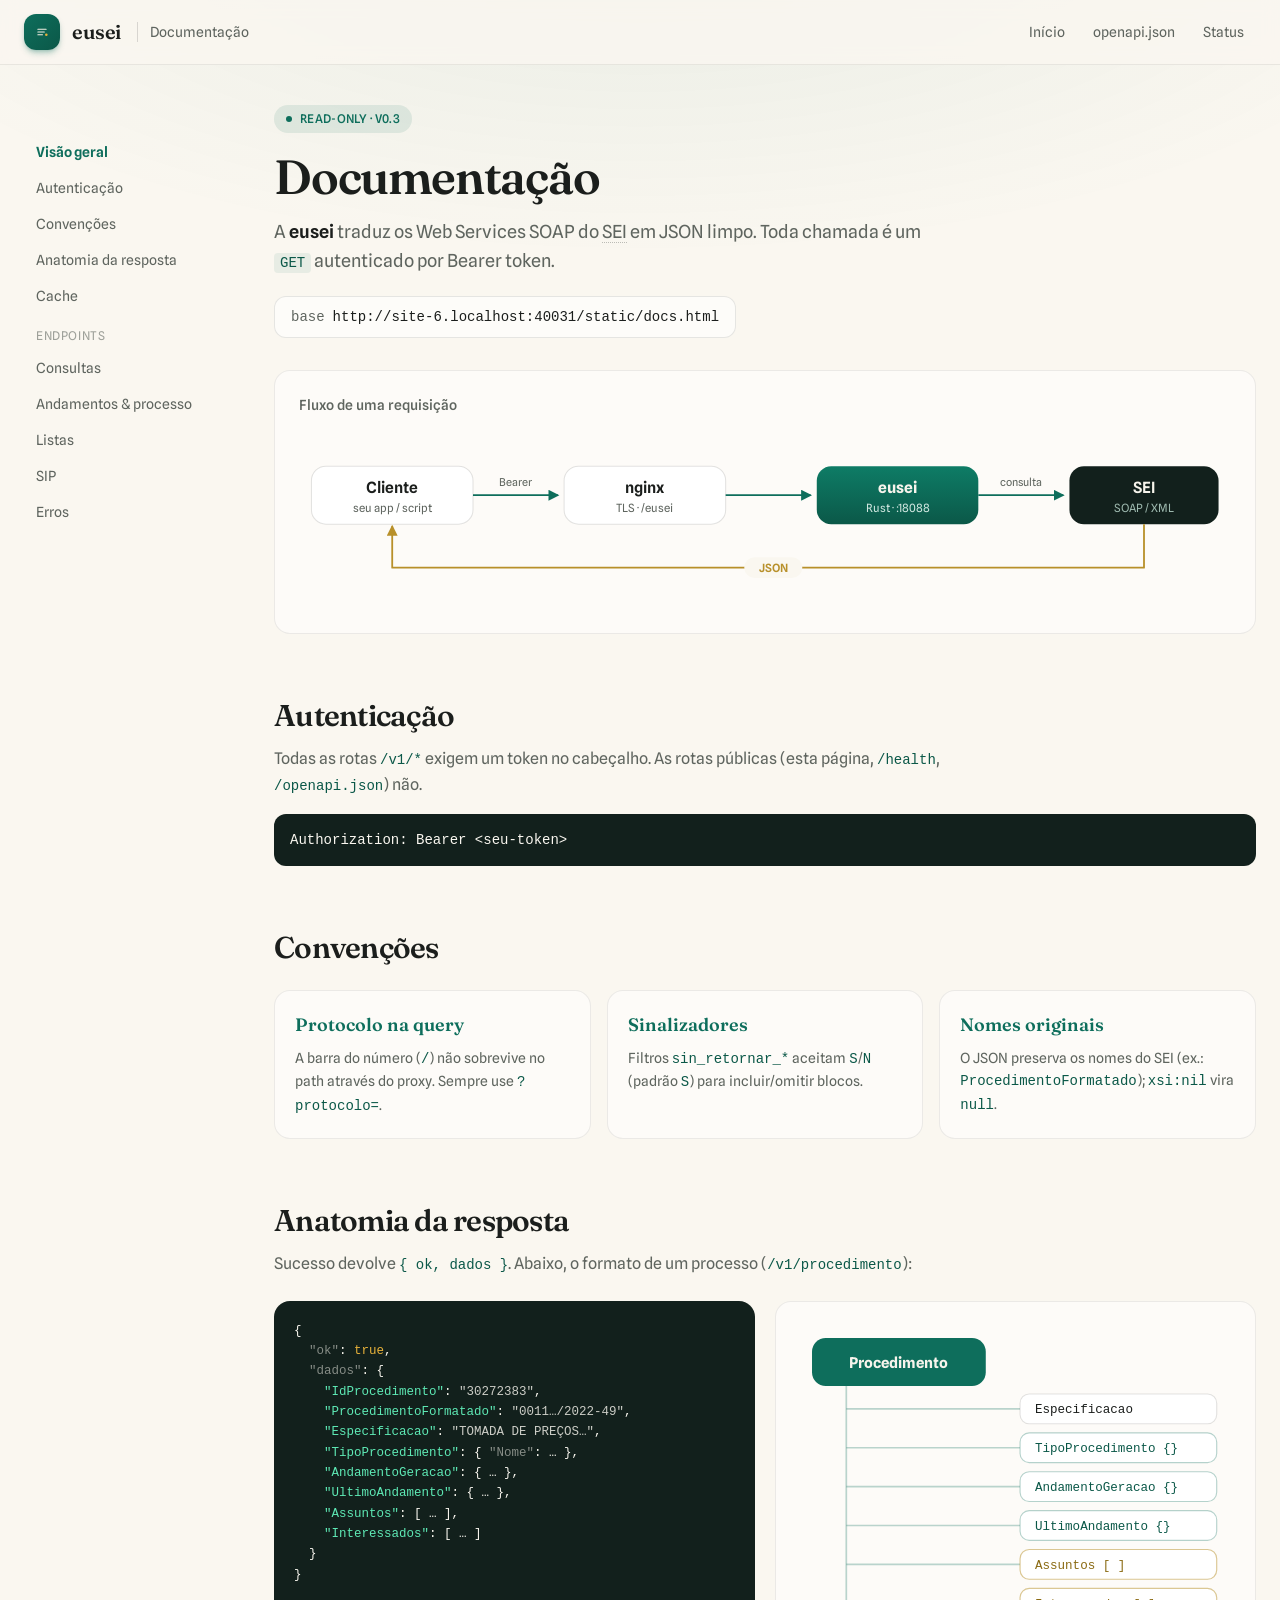
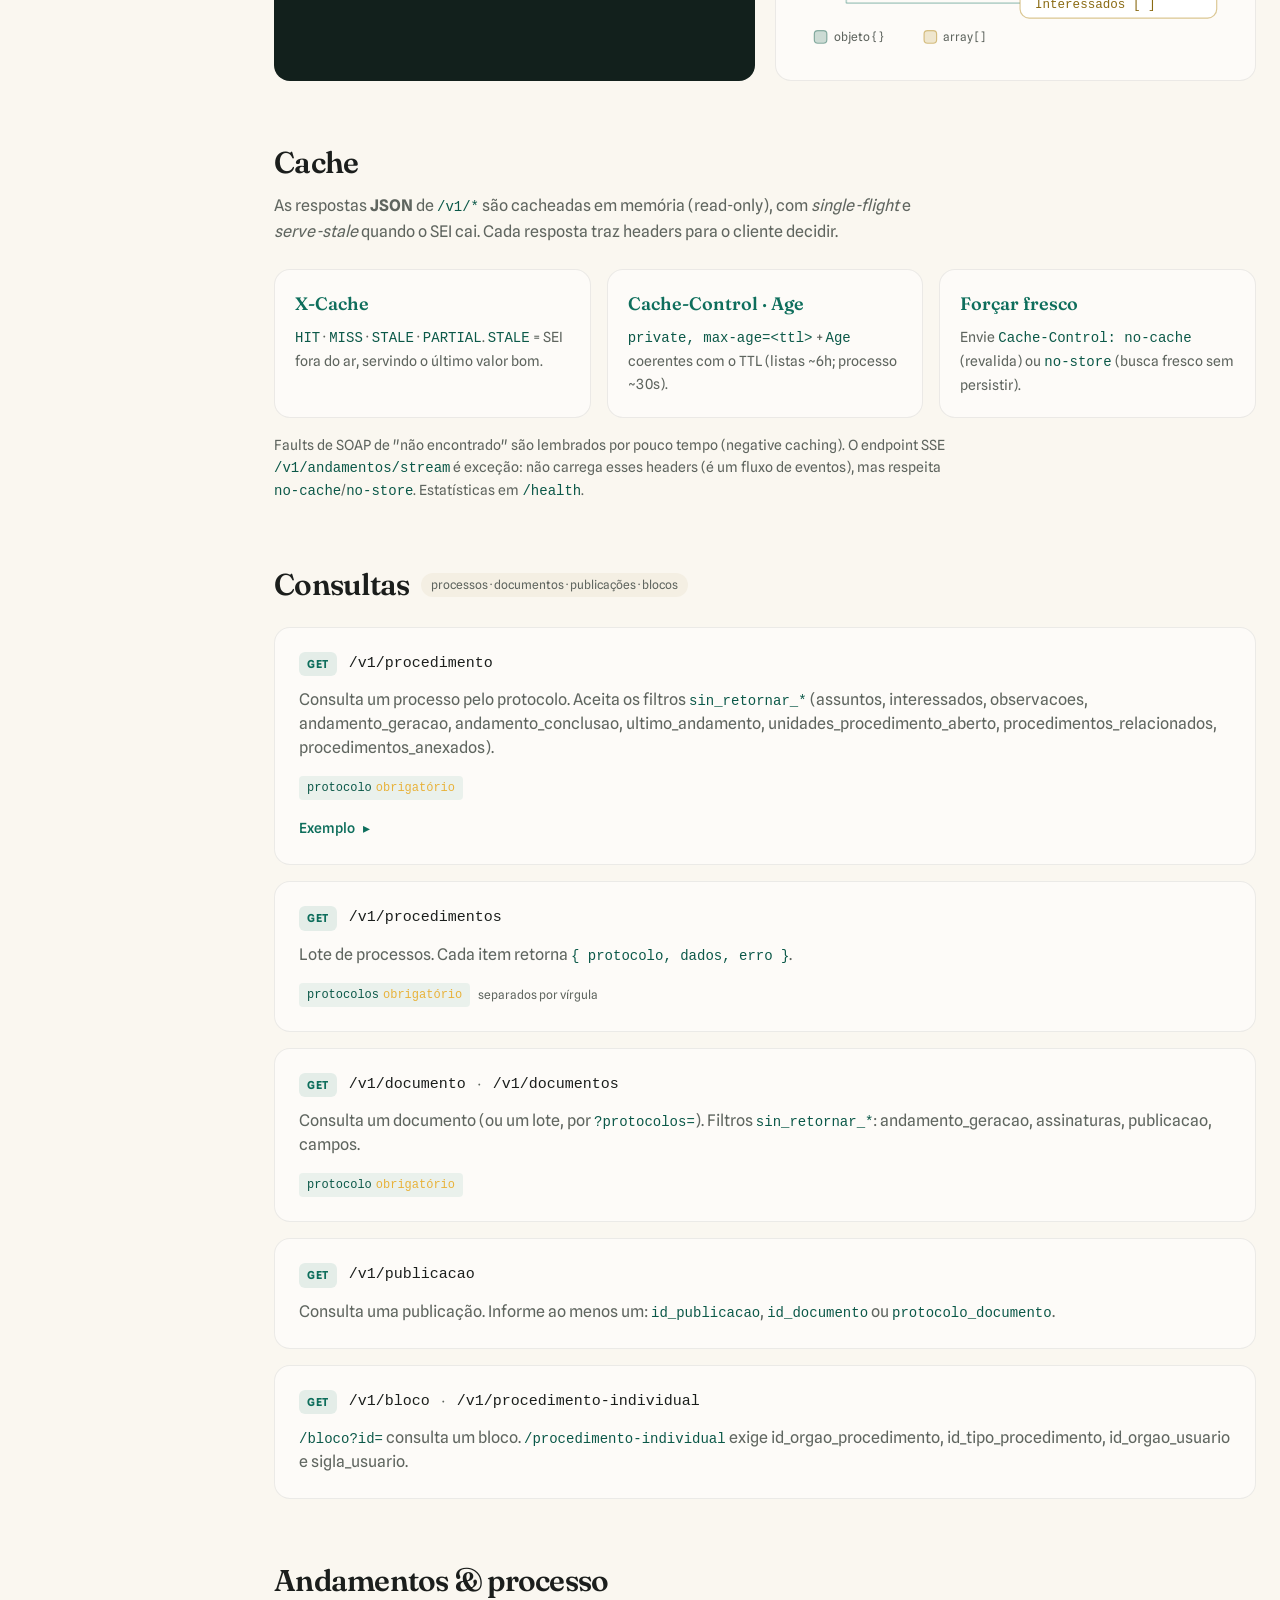
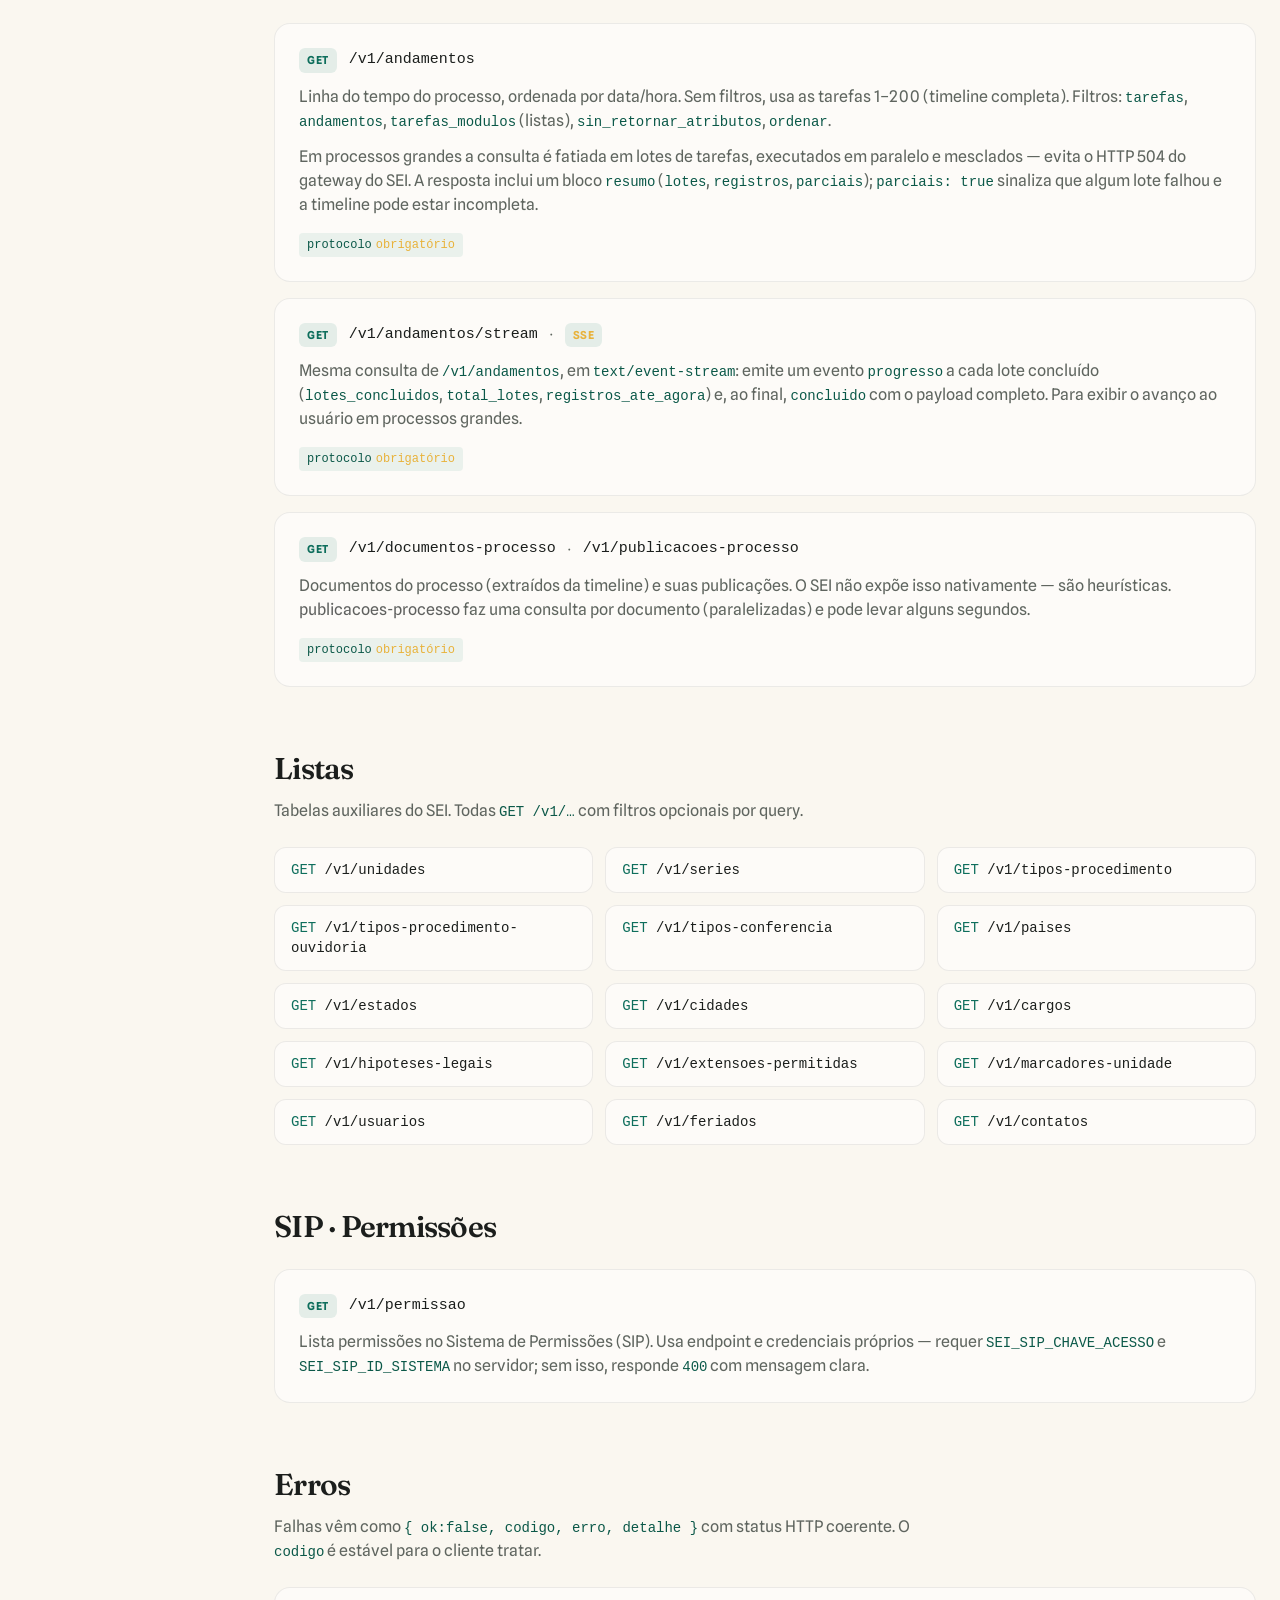
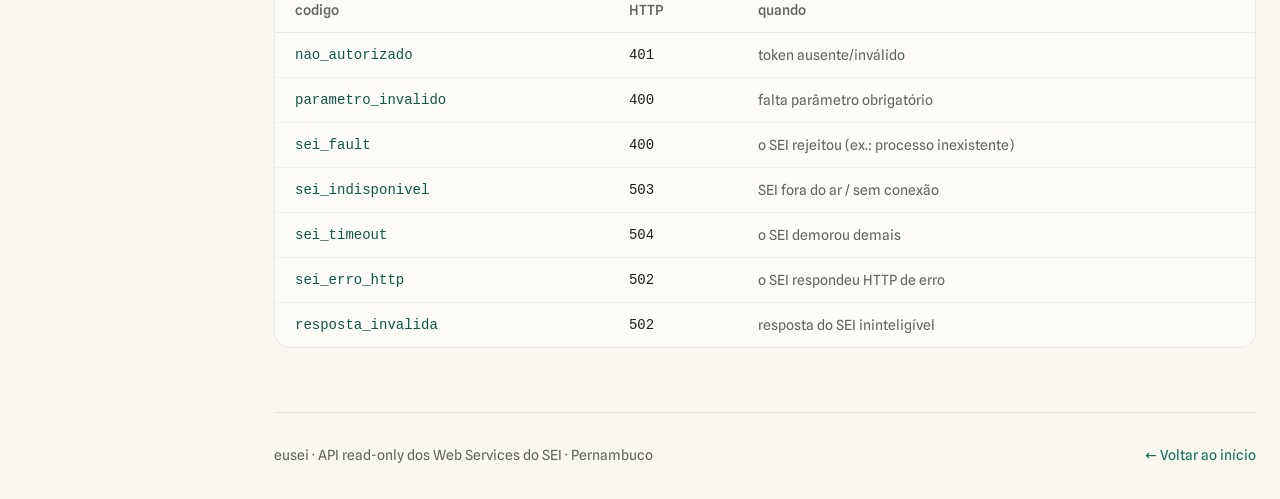
==== commit c790a355: "docs: adiciona seção Cache na página de documentação (docs.html) A página /__docs__ não documentava " ====
--- a/static/docs.html
+++ b/static/docs.html
@@ -56,6 +56,7 @@
           <a href="#autenticacao" class="nav-link block px-3 py-1.5 rounded-lg text-muted hover:text-ink hover:bg-paper-2 transition">Autenticação</a>
           <a href="#convencoes" class="nav-link block px-3 py-1.5 rounded-lg text-muted hover:text-ink hover:bg-paper-2 transition">Convenções</a>
           <a href="#resposta" class="nav-link block px-3 py-1.5 rounded-lg text-muted hover:text-ink hover:bg-paper-2 transition">Anatomia da resposta</a>
+          <a href="#cache" class="nav-link block px-3 py-1.5 rounded-lg text-muted hover:text-ink hover:bg-paper-2 transition">Cache</a>
           <div class="pt-3 pb-1 px-3 text-xs uppercase tracking-wider text-muted/60">Endpoints</div>
           <a href="#consultas" class="nav-link block px-3 py-1.5 rounded-lg text-muted hover:text-ink hover:bg-paper-2 transition">Consultas</a>
           <a href="#processo" class="nav-link block px-3 py-1.5 rounded-lg text-muted hover:text-ink hover:bg-paper-2 transition">Andamentos & processo</a>
@@ -212,6 +213,27 @@
           </div>
         </section>
 
+        <!-- cache -->
+        <section id="cache" class="scroll-mt-24">
+          <h2 class="font-display text-3xl font-semibold tracking-tight">Cache</h2>
+          <p class="text-muted leading-relaxed mt-3 max-w-2xl">As respostas <strong>JSON</strong> de <code class="font-mono text-sm text-pine-deep">/v1/*</code> são cacheadas em memória (read-only), com <em>single-flight</em> e <em>serve-stale</em> quando o SEI cai. Cada resposta traz headers para o cliente decidir.</p>
+          <div class="grid md:grid-cols-3 gap-4 mt-6">
+            <div class="rounded-2xl border border-ink/8 bg-white/50 p-5">
+              <div class="font-display text-pine text-lg font-semibold">X-Cache</div>
+              <p class="text-muted text-sm mt-2 leading-relaxed"><code class="font-mono text-pine-deep">HIT</code> · <code class="font-mono text-pine-deep">MISS</code> · <code class="font-mono text-pine-deep">STALE</code> · <code class="font-mono text-pine-deep">PARTIAL</code>. <code class="font-mono text-pine-deep">STALE</code> = SEI fora do ar, servindo o último valor bom.</p>
+            </div>
+            <div class="rounded-2xl border border-ink/8 bg-white/50 p-5">
+              <div class="font-display text-pine text-lg font-semibold">Cache-Control · Age</div>
+              <p class="text-muted text-sm mt-2 leading-relaxed"><code class="font-mono text-pine-deep">private, max-age=&lt;ttl&gt;</code> + <code class="font-mono text-pine-deep">Age</code> coerentes com o TTL (listas ~6h; processo ~30s).</p>
+            </div>
+            <div class="rounded-2xl border border-ink/8 bg-white/50 p-5">
+              <div class="font-display text-pine text-lg font-semibold">Forçar fresco</div>
+              <p class="text-muted text-sm mt-2 leading-relaxed">Envie <code class="font-mono text-pine-deep">Cache-Control: no-cache</code> (revalida) ou <code class="font-mono text-pine-deep">no-store</code> (busca fresco sem persistir).</p>
+            </div>
+          </div>
+          <p class="text-muted text-sm leading-relaxed mt-4 max-w-2xl">Faults de SOAP de "não encontrado" são lembrados por pouco tempo (negative caching). O endpoint SSE <code class="font-mono text-sm text-pine-deep">/v1/andamentos/stream</code> é exceção: não carrega esses headers (é um fluxo de eventos), mas respeita <code class="font-mono text-pine-deep">no-cache</code>/<code class="font-mono text-pine-deep">no-store</code>. Estatísticas em <code class="font-mono text-sm text-pine-deep">/health</code>.</p>
+        </section>
+
         <!-- CONSULTAS -->
         <section id="consultas" class="scroll-mt-24">
           <div class="flex items-center gap-3">
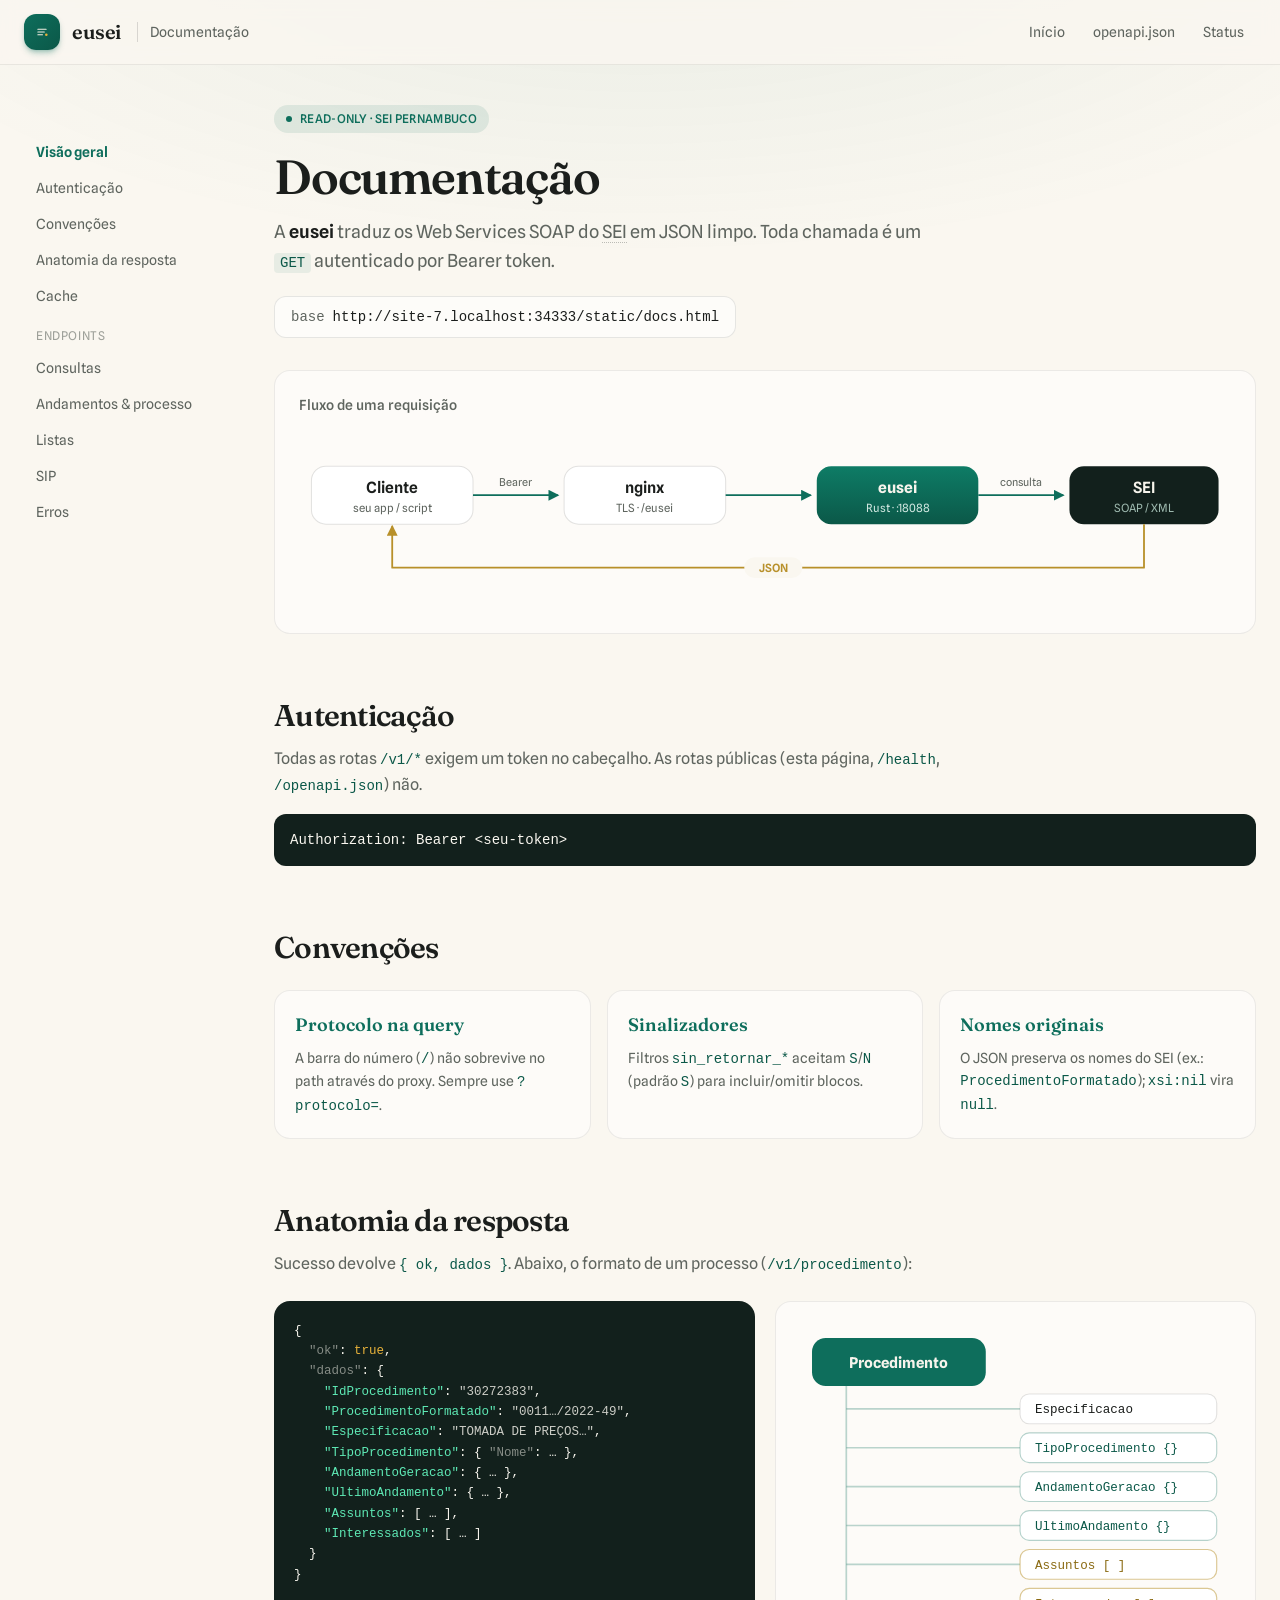
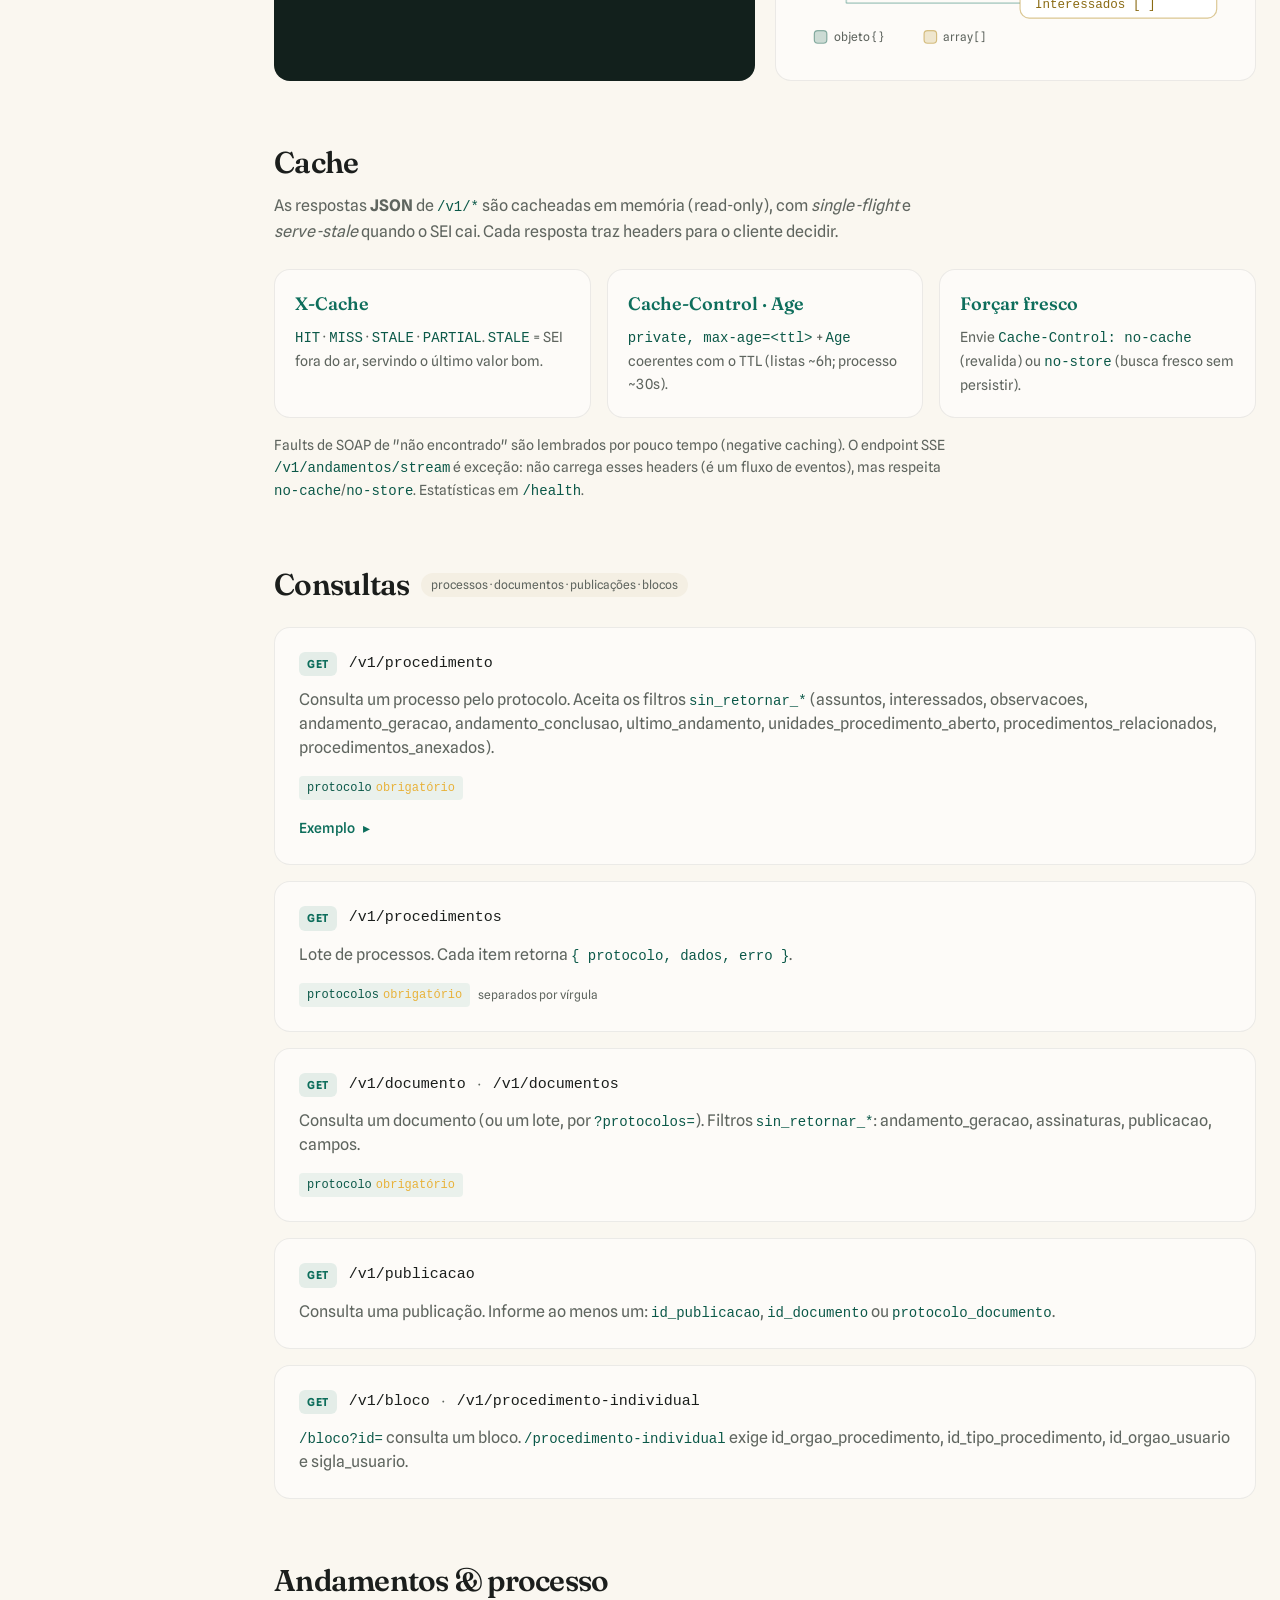
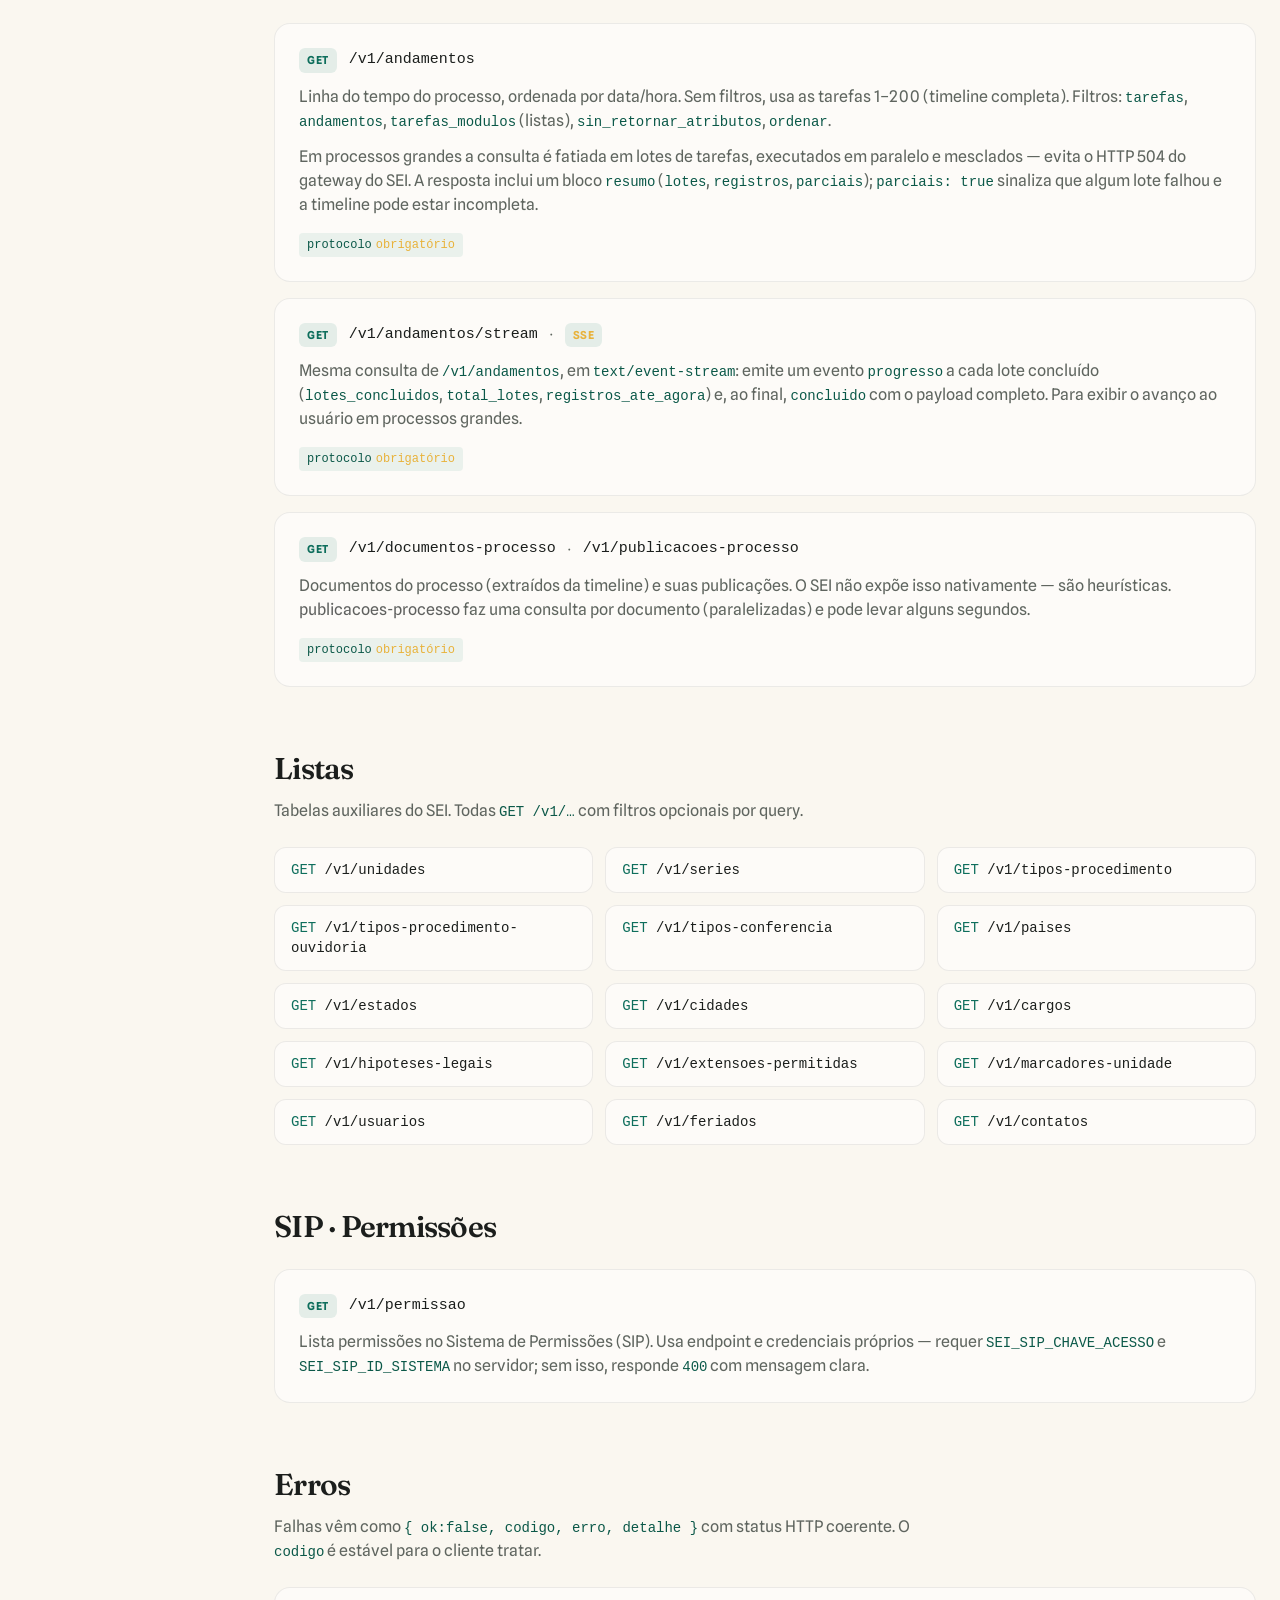
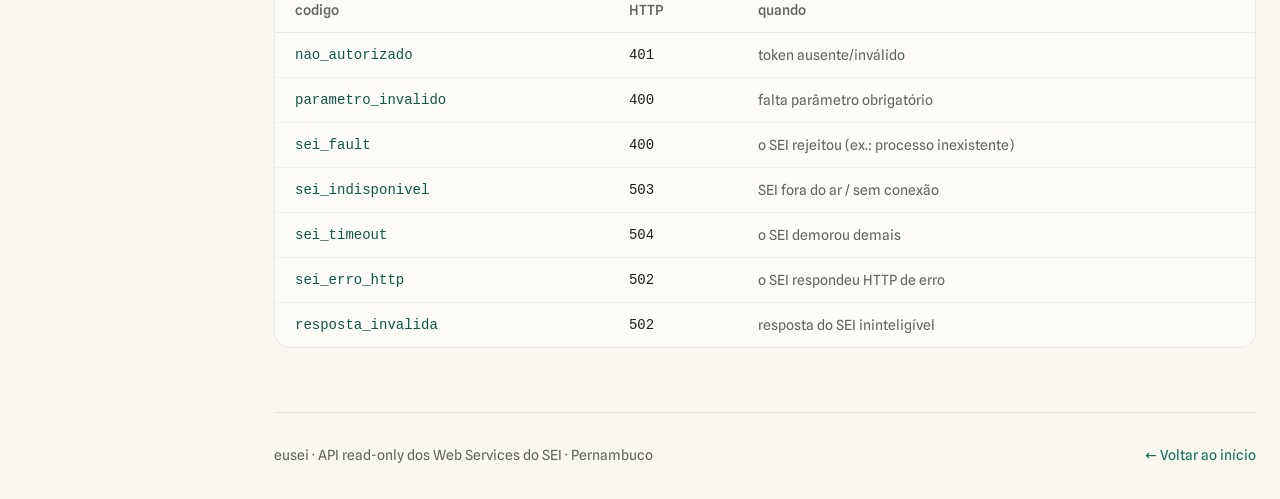
==== commit 805c6c86: "release: v0.5.5 (docs/landing atualizados + script de deploy versionado) Bump em Cargo.toml, Cargo.l" ====
--- a/static/docs.html
+++ b/static/docs.html
@@ -72,7 +72,7 @@
         <!-- visão geral -->
         <section id="visao-geral" class="scroll-mt-24">
           <span class="inline-flex items-center gap-2 text-xs font-medium tracking-wide uppercase text-pine bg-pine/10 px-3 py-1.5 rounded-full">
-            <span class="w-1.5 h-1.5 rounded-full bg-pine"></span> read-only · v0.3
+            <span class="w-1.5 h-1.5 rounded-full bg-pine"></span> read-only · SEI Pernambuco
           </span>
           <h1 class="font-display text-4xl sm:text-5xl font-semibold tracking-tight mt-5">Documentação</h1>
           <p class="text-lg text-muted leading-relaxed mt-4 max-w-2xl">
